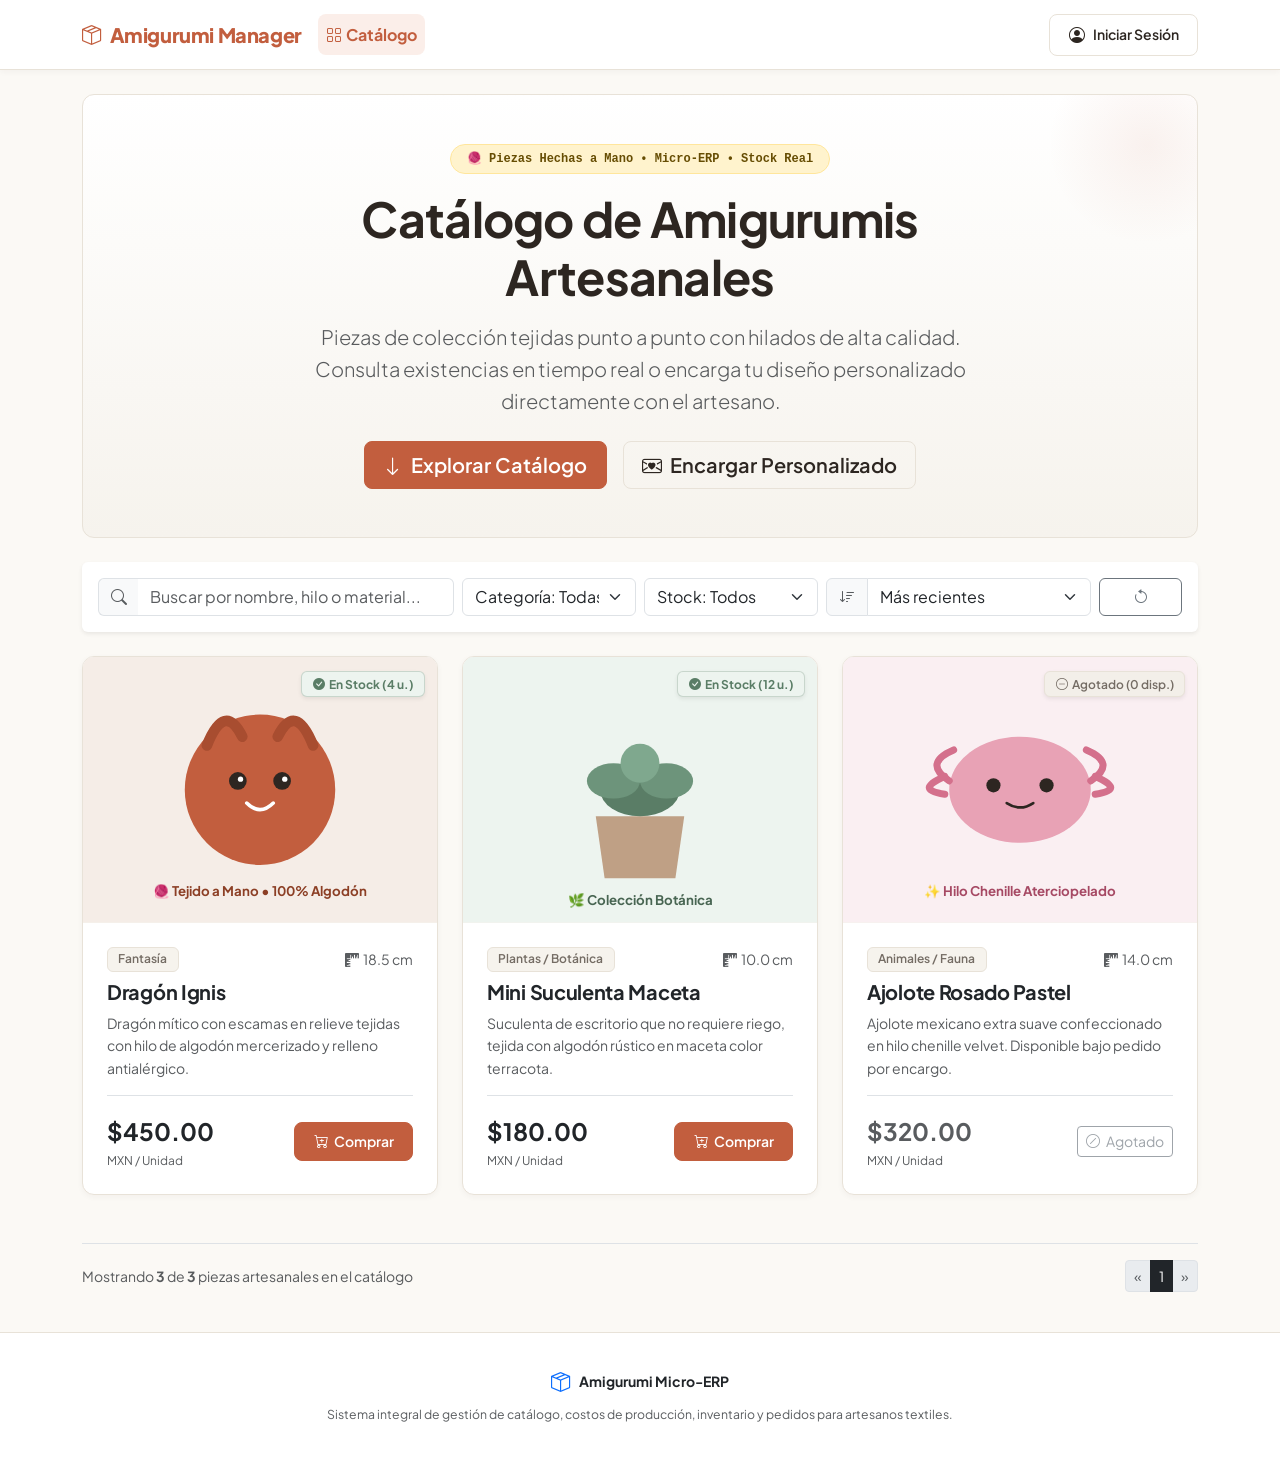
==== index.html @ ddda5c4f "feat: implement artisan management dashboard with product creation form, financial simulator, and co" ====
<!DOCTYPE html>
<html lang="es">
<head>
  <meta charset="UTF-8">
  <meta name="viewport" content="width=device-width, initial-scale=1.0">
  <title>Catálogo de Amigurumis Hechos a Mano | Amigurumi Manager</title>
  <meta name="description" content="Catálogo artesanal de piezas amigurumi tejidas a mano. Revisa existencias en tiempo real y solicita encargos personalizados.">
  
  <!-- Google Fonts: Plus Jakarta Sans -->
  <link rel="preconnect" href="https://fonts.googleapis.com">
  <link rel="preconnect" href="https://fonts.gstatic.com" crossorigin>
  <link href="https://fonts.googleapis.com/css2?family=Plus+Jakarta+Sans:wght@400;500;600;700;800&display=swap" rel="stylesheet">
  
  <!-- Bootstrap 5.3 CDN -->
  <link href="https://cdn.jsdelivr.net/npm/bootstrap@5.3.3/dist/css/bootstrap.min.css" rel="stylesheet">
  <!-- Bootstrap Icons CDN -->
  <link href="https://cdn.jsdelivr.net/npm/bootstrap-icons@1.11.3/font/bootstrap-icons.css" rel="stylesheet">
  <!-- Custom Artisan CSS -->
  <link href="css/styles.css" rel="stylesheet">
</head>
<body>

  <!-- ========================================================================= -->
  <!-- BARRA DE NAVEGACIÓN PÚBLICA (Shared Header)                                -->
  <!-- ========================================================================= -->
  <nav class="navbar navbar-expand-lg navbar-craft sticky-top">
    <div class="container-xl">
      <a class="navbar-brand" href="index.html">
        <i class="bi bi-box-seam"></i>
        <span>Amigurumi Manager</span>
      </a>
      
      <button class="navbar-toggler border-0 shadow-none" type="button" data-bs-toggle="collapse" data-bs-target="#navbarMain" aria-controls="navbarMain" aria-expanded="false" aria-label="Alternar navegación">
        <i class="bi bi-list fs-2 text-dark"></i>
      </button>

      <div class="collapse navbar-collapse" id="navbarMain">
        <ul class="navbar-nav me-auto mb-2 mb-lg-0">
          <li class="nav-item">
            <a class="nav-link active" href="index.html">
              <i class="bi bi-grid me-1"></i>Catálogo
            </a>
          </li>

          <!-- MENÚ DEL PANEL DEL ARTESANO (Oculto en modo público, se activa al iniciar sesión) -->
          <li class="nav-item dropdown d-none" id="navArtisanDropdown">
            <a class="nav-link dropdown-toggle fw-bold text-primary" href="#" role="button" data-bs-toggle="dropdown" aria-expanded="false">
              <i class="bi bi-tools me-1"></i>Panel del Artesano
            </a>
            <ul class="dropdown-menu shadow-sm border-0">
              <li>
                <a class="dropdown-item py-2" href="formulario.html">
                  <i class="bi bi-plus-circle text-success me-2"></i>Nuevo Amigurumi
                </a>
              </li>
              <li>
                <a class="dropdown-item py-2" href="pedidos.html">
                  <i class="bi bi-box-seam text-info me-2"></i>Gestión de Pedidos
                </a>
              </li>
              <li><hr class="dropdown-divider"></li>
              <li>
                <a class="dropdown-item py-2 text-muted" href="#">
                  <i class="bi bi-people me-2"></i>Gestión de Usuarios (Admin)
                </a>
              </li>
            </ul>
          </li>
        </ul>

        <!-- ACCIONES DE AUTENTICACIÓN -->
        <div class="d-flex align-items-center gap-2">
          <!-- Botón de Inicio de Sesión Público -->
          <button class="btn btn-craft-outline btn-sm d-flex align-items-center gap-2" id="btnNavLogin" data-bs-toggle="modal" data-bs-target="#loginModal">
            <i class="bi bi-person-circle fs-6"></i>
            <span>Iniciar Sesión</span>
          </button>

          <!-- Perfil Autenticado (Se muestra al activar sesión) -->
          <div class="d-none align-items-center gap-2" id="navUserBadge">
            <span class="badge bg-dark font-monospace py-2 px-3 border border-secondary">
              <i class="bi bi-person-badge text-warning me-1"></i>@admin (Artesano)
            </span>
            <button class="btn btn-outline-danger btn-sm btn-nav-logout" title="Cerrar Sesión">
              <i class="bi bi-box-arrow-right"></i>
            </button>
          </div>
        </div>
      </div>
    </div>
  </nav>

  <!-- ========================================================================= -->
  <!-- CONTENIDO PRINCIPAL: CATÁLOGO E INVENTARIO                                -->
  <!-- ========================================================================= -->
  <main class="py-4">
    <div class="container-xl">

      <!-- SECCIÓN HERO -->
      <section class="hero-craft p-4 p-md-5 mb-4 text-center">
        <div class="col-lg-8 mx-auto position-relative" style="z-index: 1;">
          <span class="badge bg-warning-subtle text-warning-emphasis border border-warning-subtle mb-3 px-3 py-2 rounded-pill font-monospace small">
            🧶 Piezas Hechas a Mano &bull; Micro-ERP &bull; Stock Real
          </span>
          <h1 class="display-5 fw-bold mb-3">Catálogo de Amigurumis Artesanales</h1>
          <p class="lead text-muted mb-4">
            Piezas de colección tejidas punto a punto con hilados de alta calidad. Consulta existencias en tiempo real o encarga tu diseño personalizado directamente con el artesano.
          </p>
          <div class="d-flex flex-wrap justify-content-center gap-3">
            <a href="#productCardGrid" class="btn btn-craft-primary btn-lg">
              <i class="bi bi-arrow-down me-1"></i> Explorar Catálogo
            </a>
            <button class="btn btn-craft-outline btn-lg" data-bs-toggle="modal" data-bs-target="#checkoutModal">
              <i class="bi bi-envelope-heart me-1"></i> Encargar Personalizado
            </button>
          </div>
        </div>
      </section>

      <!-- BARRA DE HERRAMIENTAS: BÚSQUEDA, FILTROS Y ORDENACIÓN -->
      <section class="card border-0 shadow-sm mb-4">
        <div class="card-body p-3">
          <div class="row g-2 align-items-center">
            
            <!-- Buscador por texto -->
            <div class="col-12 col-md-4">
              <div class="input-group">
                <span class="input-group-text bg-light border-end-0 text-muted">
                  <i class="bi bi-search"></i>
                </span>
                <input type="text" id="filterSearch" class="form-control border-start-0" placeholder="Buscar por nombre, hilo o material...">
              </div>
            </div>

            <!-- Filtro por Categoría -->
            <div class="col-6 col-md-2">
              <select id="filterCategory" class="form-select">
                <option value="all" selected>Categoría: Todas</option>
                <option value="Fantasía">Fantasía</option>
                <option value="Plantas / Botánica">Plantas / Botánica</option>
                <option value="Animales / Fauna">Animales / Fauna</option>
              </select>
            </div>

            <!-- Filtro por Stock -->
            <div class="col-6 col-md-2">
              <select id="filterStock" class="form-select">
                <option value="all" selected>Stock: Todos</option>
                <option value="in">En Stock (> 0)</option>
                <option value="out">Agotados (0)</option>
              </select>
            </div>

            <!-- Dropdown de Ordenación (Refinamiento Solicitado) -->
            <div class="col-8 col-md-3">
              <div class="input-group">
                <span class="input-group-text bg-light text-muted small"><i class="bi bi-sort-down"></i></span>
                <select id="filterSort" class="form-select">
                  <option value="recent" selected>Más recientes</option>
                  <option value="price-asc">Precio: menor a mayor</option>
                  <option value="price-desc">Precio: mayor a menor</option>
                </select>
              </div>
            </div>

            <!-- Botón Limpiar Filtros -->
            <div class="col-4 col-md-1 d-grid">
              <button type="button" id="btnClearFilters" class="btn btn-outline-secondary" title="Reiniciar Filtros">
                <i class="bi bi-arrow-counterclockwise"></i>
              </button>
            </div>

          </div>
        </div>
      </section>

      <!-- REJILLA RESPONSIVA DE PRODUCTOS (col-12, col-md-6, col-lg-4) -->
      <section class="row row-cols-1 row-cols-md-2 row-cols-lg-3 g-4 mb-5" id="productCardGrid">
        
        <!-- PRODUCTO 1: Dragón Ignis (En Stock) -->
        <article class="col product-grid-item" 
                 data-name="Dragón Ignis" 
                 data-material="Algodón Mercerizado" 
                 data-category="Fantasía" 
                 data-stock="4" 
                 data-price="450">
          <div class="card card-product h-100">
            <!-- Imagen Clicable (Refinamiento Solicitado) -->
            <a href="detalle.html?id=1" class="card-product-img-wrapper text-decoration-none">
              <div class="card-product-badge-float">
                <span class="badge badge-stock-in shadow-sm">
                  <i class="bi bi-check-circle-fill me-1"></i>En Stock (4 u.)
                </span>
              </div>
              <!-- Ilustración SVG del Amigurumi -->
              <svg viewBox="0 0 400 300" class="card-product-img" xmlns="http://www.w3.org/2000/svg">
                <rect width="400" height="300" fill="#f5ede7"/>
                <circle cx="200" cy="150" r="85" fill="#c25e3e"/>
                <path d="M140 100 Q160 50 180 90" stroke="#a84d30" stroke-width="12" fill="none" stroke-linecap="round"/>
                <path d="M260 100 Q240 50 220 90" stroke="#a84d30" stroke-width="12" fill="none" stroke-linecap="round"/>
                <circle cx="175" cy="140" r="10" fill="#2d2621"/>
                <circle cx="225" cy="140" r="10" fill="#2d2621"/>
                <circle cx="178" cy="138" r="3" fill="#ffffff"/>
                <circle cx="228" cy="138" r="3" fill="#ffffff"/>
                <path d="M185 165 Q200 180 215 165" stroke="#ffffff" stroke-width="4" fill="none" stroke-linecap="round"/>
                <text x="200" y="270" text-anchor="middle" font-family="'Plus Jakarta Sans', sans-serif" font-weight="700" fill="#8c3f25" font-size="15">🧶 Tejido a Mano &bull; 100% Algodón</text>
              </svg>
            </a>

            <div class="card-body d-flex flex-column p-4">
              <div class="d-flex justify-content-between align-items-center mb-2">
                <span class="badge badge-category">Fantasía</span>
                <small class="text-muted"><i class="bi bi-rulers me-1"></i>18.5 cm</small>
              </div>
              
              <!-- Título Clicable (Refinamiento Solicitado) -->
              <h5 class="card-title fw-bold mb-2">
                <a href="detalle.html?id=1" class="text-decoration-none text-dark hover-primary">
                  Dragón Ignis
                </a>
              </h5>

              <p class="card-text text-muted small flex-grow-1 mb-3">
                Dragón mítico con escamas en relieve tejidas con hilo de algodón mercerizado y relleno antialérgico.
              </p>

              <div class="pt-3 border-top d-flex justify-content-between align-items-center">
                <div>
                  <span class="fs-4 fw-bold text-dark">$450.00</span>
                  <small class="text-muted d-block" style="font-size: 0.75rem;">MXN / Unidad</small>
                </div>
                <!-- Botón de compra / checkout -->
                <button class="btn btn-craft-primary btn-sm" data-bs-toggle="modal" data-bs-target="#checkoutModal">
                  <i class="bi bi-cart-plus me-1"></i> Comprar
                </button>
              </div>
            </div>
          </div>
        </article>

        <!-- PRODUCTO 2: Mini Suculenta Maceta (En Stock) -->
        <article class="col product-grid-item" 
                 data-name="Mini Suculenta Maceta" 
                 data-material="Algodón Rústico" 
                 data-category="Plantas / Botánica" 
                 data-stock="12" 
                 data-price="180">
          <div class="card card-product h-100">
            <!-- Imagen Clicable -->
            <a href="detalle.html?id=2" class="card-product-img-wrapper text-decoration-none">
              <div class="card-product-badge-float">
                <span class="badge badge-stock-in shadow-sm">
                  <i class="bi bi-check-circle-fill me-1"></i>En Stock (12 u.)
                </span>
              </div>
              <svg viewBox="0 0 400 300" class="card-product-img" xmlns="http://www.w3.org/2000/svg">
                <rect width="400" height="300" fill="#edf4ef"/>
                <path d="M150 180 L160 250 L240 250 L250 180 Z" fill="#bfa085"/>
                <ellipse cx="200" cy="150" rx="45" ry="30" fill="#5a7d66"/>
                <ellipse cx="170" cy="140" rx="30" ry="20" fill="#6d947b"/>
                <ellipse cx="230" cy="140" rx="30" ry="20" fill="#6d947b"/>
                <circle cx="200" cy="120" r="22" fill="#7fa88e"/>
                <text x="200" y="280" text-anchor="middle" font-family="'Plus Jakarta Sans', sans-serif" font-weight="700" fill="#486552" font-size="15">🌿 Colección Botánica</text>
              </svg>
            </a>

            <div class="card-body d-flex flex-column p-4">
              <div class="d-flex justify-content-between align-items-center mb-2">
                <span class="badge badge-category">Plantas / Botánica</span>
                <small class="text-muted"><i class="bi bi-rulers me-1"></i>10.0 cm</small>
              </div>

              <!-- Título Clicable -->
              <h5 class="card-title fw-bold mb-2">
                <a href="detalle.html?id=2" class="text-decoration-none text-dark">
                  Mini Suculenta Maceta
                </a>
              </h5>

              <p class="card-text text-muted small flex-grow-1 mb-3">
                Suculenta de escritorio que no requiere riego, tejida con algodón rústico en maceta color terracota.
              </p>

              <div class="pt-3 border-top d-flex justify-content-between align-items-center">
                <div>
                  <span class="fs-4 fw-bold text-dark">$180.00</span>
                  <small class="text-muted d-block" style="font-size: 0.75rem;">MXN / Unidad</small>
                </div>
                <button class="btn btn-craft-primary btn-sm" data-bs-toggle="modal" data-bs-target="#checkoutModal">
                  <i class="bi bi-cart-plus me-1"></i> Comprar
                </button>
              </div>
            </div>
          </div>
        </article>

        <!-- PRODUCTO 3: Ajolote Rosado Pastel (Agotado - Stock === 0) -->
        <article class="col product-grid-item" 
                 data-name="Ajolote Rosado Pastel" 
                 data-material="Hilo Chenille Soft" 
                 data-category="Animales / Fauna" 
                 data-stock="0" 
                 data-price="320">
          <div class="card card-product h-100 opacity-90">
            <!-- Imagen Clicable -->
            <a href="detalle.html?id=3" class="card-product-img-wrapper text-decoration-none">
              <div class="card-product-badge-float">
                <!-- Badge Agotado (Refinamiento Solicitado) -->
                <span class="badge badge-stock-out shadow-sm">
                  <i class="bi bi-dash-circle me-1"></i>Agotado (0 disp.)
                </span>
              </div>
              <svg viewBox="0 0 400 300" class="card-product-img" xmlns="http://www.w3.org/2000/svg">
                <rect width="400" height="300" fill="#faeff2"/>
                <ellipse cx="200" cy="150" rx="80" ry="60" fill="#e8a2b5"/>
                <!-- Branquias -->
                <path d="M120 140 Q90 120 125 105" stroke="#d4708c" stroke-width="8" fill="none" stroke-linecap="round"/>
                <path d="M115 155 Q80 150 115 135" stroke="#d4708c" stroke-width="8" fill="none" stroke-linecap="round"/>
                <path d="M280 140 Q310 120 275 105" stroke="#d4708c" stroke-width="8" fill="none" stroke-linecap="round"/>
                <path d="M285 155 Q320 150 285 135" stroke="#d4708c" stroke-width="8" fill="none" stroke-linecap="round"/>
                <circle cx="170" cy="145" r="8" fill="#2d2621"/>
                <circle cx="230" cy="145" r="8" fill="#2d2621"/>
                <path d="M185 165 Q200 175 215 165" stroke="#2d2621" stroke-width="3" fill="none" stroke-linecap="round"/>
                <text x="200" y="270" text-anchor="middle" font-family="'Plus Jakarta Sans', sans-serif" font-weight="700" fill="#a64964" font-size="15">✨ Hilo Chenille Aterciopelado</text>
              </svg>
            </a>

            <div class="card-body d-flex flex-column p-4">
              <div class="d-flex justify-content-between align-items-center mb-2">
                <span class="badge badge-category">Animales / Fauna</span>
                <small class="text-muted"><i class="bi bi-rulers me-1"></i>14.0 cm</small>
              </div>

              <!-- Título Clicable -->
              <h5 class="card-title fw-bold mb-2">
                <a href="detalle.html?id=3" class="text-decoration-none text-dark">
                  Ajolote Rosado Pastel
                </a>
              </h5>

              <p class="card-text text-muted small flex-grow-1 mb-3">
                Ajolote mexicano extra suave confeccionado en hilo chenille velvet. Disponible bajo pedido por encargo.
              </p>

              <div class="pt-3 border-top d-flex justify-content-between align-items-center">
                <div>
                  <span class="fs-4 fw-bold text-muted">$320.00</span>
                  <small class="text-muted d-block" style="font-size: 0.75rem;">MXN / Unidad</small>
                </div>
                
                <!-- Botón Deshabilitado Agotado (Refinamiento Solicitado) -->
                <button class="btn btn-outline-secondary btn-sm" disabled title="Sin stock físico inmediato disponible">
                  <i class="bi bi-slash-circle me-1"></i> Agotado
                </button>
              </div>
            </div>
          </div>
        </article>

      </section>

      <!-- PAGINACIÓN / RESUMEN DE RESULTADOS -->
      <section class="d-flex flex-wrap justify-content-between align-items-center py-3 border-top">
        <span class="text-muted small">
          Mostrando <strong>3</strong> de <strong>3</strong> piezas artesanales en el catálogo
        </span>
        <nav aria-label="Navegación de catálogo">
          <ul class="pagination pagination-sm mb-0">
            <li class="page-item disabled"><a class="page-link" href="#">«</a></li>
            <li class="page-item active"><a class="page-link bg-dark border-dark" href="#">1</a></li>
            <li class="page-item disabled"><a class="page-link" href="#">»</a></li>
          </ul>
        </nav>
      </section>

    </div>
  </main>

  <!-- ========================================================================= -->
  <!-- MODAL: INICIO DE SESIÓN (NAVBAR MODAL)                                    -->
  <!-- ========================================================================= -->
  <div class="modal fade" id="loginModal" tabindex="-1" aria-labelledby="loginModalTitle" aria-hidden="true">
    <div class="modal-dialog modal-dialog-centered">
      <div class="modal-content border-0 shadow-lg" style="border-radius: var(--craft-radius);">
        <div class="modal-header border-bottom py-3" style="background-color: var(--craft-surface-muted);">
          <h5 class="modal-title fw-bold" id="loginModalTitle">
            <i class="bi bi-shield-lock me-2 text-primary"></i>Acceso al Sistema Amigurumi ERP
          </h5>
          <button type="button" class="btn-close" data-bs-dismiss="modal" aria-label="Cerrar"></button>
        </div>
        
        <form id="loginForm">
          <div class="modal-body p-4">
            <p class="text-muted small mb-3">
              Ingresa tus credenciales de artesano o administrador para gestionar inventario, pedidos y rentabilidad:
            </p>

            <!-- Inline Alert Placeholder (Refinamiento Solicitado) -->
            <div id="loginAlert" class="alert alert-danger d-none py-2 small" role="alert"></div>

            <div class="mb-3">
              <label for="loginUsername" class="form-label fw-bold small">Usuario (*)</label>
              <div class="input-group">
                <span class="input-group-text bg-light"><i class="bi bi-person"></i></span>
                <input type="text" class="form-control" id="loginUsername" placeholder="admin" value="admin" required autocomplete="username">
              </div>
            </div>

            <div class="mb-3">
              <label for="loginPassword" class="form-label fw-bold small">Contraseña (*)</label>
              <div class="input-group">
                <span class="input-group-text bg-light"><i class="bi bi-key"></i></span>
                <input type="password" class="form-control" id="loginPassword" placeholder="••••••••" value="admin123" required autocomplete="current-password">
              </div>
            </div>

            <div class="p-2 bg-light rounded small text-muted d-flex align-items-center gap-2">
              <i class="bi bi-info-circle text-primary"></i>
              <span>Credenciales por defecto: <strong>admin</strong> / <strong>admin123</strong></span>
            </div>
          </div>

          <div class="modal-footer border-top py-3" style="background-color: var(--craft-surface-muted);">
            <button type="button" class="btn btn-outline-secondary btn-sm" data-bs-dismiss="modal">Cancelar</button>
            <button type="submit" class="btn btn-craft-primary btn-sm" id="btnLoginSubmit">
              <i class="bi bi-box-arrow-in-right me-1"></i> Acceder al Panel
            </button>
          </div>
        </form>
      </div>
    </div>
  </div>

  <!-- ========================================================================= -->
  <!-- MODAL: CHECKOUT PÚBLICO DE CLIENTES (STEPPER QUANTITY BOUNDED BY STOCK)    -->
  <!-- ========================================================================= -->
  <div class="modal fade" id="checkoutModal" tabindex="-1" aria-labelledby="checkoutModalTitle" aria-hidden="true">
    <div class="modal-dialog modal-dialog-centered">
      <div class="modal-content border-0 shadow-lg" style="border-radius: var(--craft-radius);">
        <div class="modal-header border-bottom py-3" style="background-color: var(--craft-surface-muted);">
          <h5 class="modal-title fw-bold" id="checkoutModalTitle">
            <i class="bi bi-bag-heart me-2 text-primary"></i>Solicitud de Pedido / Compra
          </h5>
          <button type="button" class="btn-close" data-bs-dismiss="modal" aria-label="Cerrar"></button>
        </div>

        <form id="publicCheckoutForm" onsubmit="event.preventDefault(); alert('¡Pedido solicitado exitosamente! En Fase 4 se conectará con el backend /api/solicitar_pedido.php'); bootstrap.Modal.getInstance(document.getElementById('checkoutModal')).hide();">
          <!-- Datos Ocultos para Cálculo Seguro -->
          <input type="hidden" id="checkoutUnitPrice" value="450.00">
          <input type="hidden" id="checkoutStockMax" value="4">

          <div class="modal-body p-4">
            
            <!-- Resumen de Producto Seleccionado -->
            <div class="p-3 mb-3 border rounded d-flex justify-content-between align-items-center" style="background-color: var(--craft-surface-muted);">
              <div>
                <strong class="d-block text-dark">Dragón Ignis</strong>
                <span class="text-muted small">Precio Unitario: $450.00 MXN</span>
              </div>
              <span class="badge badge-stock-in">
                Stock: 4 disp.
              </span>
            </div>

            <!-- Nombre Completo del Cliente -->
            <div class="mb-3">
              <label for="clienteNombre" class="form-label fw-bold small">Nombre Completo del Cliente (*)</label>
              <input type="text" class="form-control" id="clienteNombre" placeholder="Ej. Mariana Gómez" value="Mariana Gómez" required>
            </div>

            <!-- Cantidad con Stepper [-] [ 1 ] [+] (Refinamiento Solicitado) -->
            <div class="row g-3 mb-3">
              <div class="col-6">
                <label class="form-label fw-bold small d-block">Cantidad de Unidades (*)</label>
                <div class="qty-stepper">
                  <button type="button" id="btnCheckoutDec" aria-label="Disminuir cantidad">-</button>
                  <input type="text" id="inputCheckoutQty" value="1" readonly>
                  <button type="button" id="btnCheckoutInc" aria-label="Aumentar cantidad">+</button>
                </div>
                <small class="text-muted d-block mt-1" style="font-size: 0.72rem;">Máx: 4 unidades en inventario</small>
              </div>

              <!-- Fecha Deseada de Entrega -->
              <div class="col-6">
                <label for="fechaEntrega" class="form-label fw-bold small">Fecha Deseada</label>
                <input type="date" class="form-control" id="fechaEntrega" value="2026-09-25">
              </div>
            </div>

            <!-- Notas / Personalizaciones Especiales -->
            <div class="mb-3">
              <label for="notasPedido" class="form-label fw-bold small">Notas o Detalles de Personalización</label>
              <textarea class="form-control" id="notasPedido" rows="2" placeholder="Ej. Color de listón para regalo, combinación de colores...">Empaque especial para regalo con tarjeta.</textarea>
            </div>

            <!-- Total Dinámico Calculado en Tiempo Real -->
            <div class="p-3 border rounded bg-white shadow-sm">
              <div class="d-flex justify-content-between align-items-center">
                <span class="text-muted fw-bold">Total a Pagar:</span>
                <span class="fs-4 fw-bold text-dark" id="checkoutTotalDisplay">$450.00 MXN</span>
              </div>
              <div class="small text-muted mt-1">
                <i class="bi bi-shield-check text-success me-1"></i>El precio final se calcula en el servidor con base en la tarifa oficial.
              </div>
            </div>

          </div>

          <div class="modal-footer border-top py-3" style="background-color: var(--craft-surface-muted);">
            <button type="button" class="btn btn-outline-secondary btn-sm" data-bs-dismiss="modal">Cancelar</button>
            <button type="submit" class="btn btn-craft-primary btn-sm">
              <i class="bi bi-check2-circle me-1"></i> Confirmar Encargo
            </button>
          </div>
        </form>
      </div>
    </div>
  </div>

  <!-- FOOTER -->
  <footer class="footer-craft mt-auto">
    <div class="container-xl text-center">
      <div class="d-flex justify-content-center align-items-center gap-2 mb-2">
        <i class="bi bi-box-seam text-primary fs-5"></i>
        <strong class="text-dark">Amigurumi Micro-ERP</strong>
      </div>
      <p class="mb-0 text-muted small">
        Sistema integral de gestión de catálogo, costos de producción, inventario y pedidos para artesanos textiles.
      </p>
    </div>
  </footer>

  <!-- Bootstrap 5.3 Bundle JS -->
  <script src="https://cdn.jsdelivr.net/npm/bootstrap@5.3.3/dist/js/bootstrap.bundle.min.js"></script>
  <!-- Frontend UI Script -->
  <script src="js/app.js"></script>
</body>
</html>
---- css/styles.css ----
/* ==========================================================================
   AMIGURUMI MICRO-ERP & CATALOG - DESIGN SYSTEM
   Warm, Crafted Artisan Aesthetic
   Palette: Terracotta, Warm Cream, Sage Green, Linen, Dark Espresso
   ========================================================================== */

:root {
  /* Warm Earthy Artisan Palette */
  --craft-primary: #c25e3e;          /* Warm Terracotta Clay */
  --craft-primary-hover: #a84d30;
  --craft-primary-subtle: #fbeee9;
  --craft-secondary: #5a7d66;        /* Sage Green */
  --craft-secondary-hover: #486552;
  --craft-secondary-subtle: #edf4ef;
  
  --craft-bg: #fbf9f5;               /* Soft Linen / Warm Cream */
  --craft-surface: #ffffff;
  --craft-surface-muted: #f6f3ed;
  --craft-border: #e8e2d8;
  --craft-border-light: #f0ebe2;

  --craft-text-main: #2d2621;        /* Dark Espresso Charcoal */
  --craft-text-muted: #746c64;
  --craft-text-light: #9d948a;

  --craft-accent-gold: #c98838;
  --craft-accent-rose: #b8627d;
  
  /* Shadows */
  --craft-shadow-sm: 0 2px 6px rgba(45, 38, 33, 0.04);
  --craft-shadow-md: 0 6px 18px rgba(45, 38, 33, 0.07);
  --craft-shadow-lg: 0 12px 30px rgba(45, 38, 33, 0.1);
  --craft-radius: 12px;
  --craft-radius-sm: 8px;
}

/* Base Document Styles */
body {
  background-color: var(--craft-bg);
  color: var(--craft-text-main);
  font-family: 'Plus Jakarta Sans', -apple-system, BlinkMacSystemFont, "Segoe UI", Roboto, Helvetica, Arial, sans-serif;
  line-height: 1.6;
  min-height: 100vh;
  display: flex;
  flex-direction: column;
}

main {
  flex: 1 0 auto;
}

/* Typography Enhancements */
h1, h2, h3, h4, h5, h6 {
  color: var(--craft-text-main);
  font-weight: 700;
  letter-spacing: -0.015em;
}

/* Artisan Navigation Bar */
.navbar-craft {
  background-color: var(--craft-surface);
  border-bottom: 1px solid var(--craft-border);
  box-shadow: var(--craft-shadow-sm);
  padding: 0.85rem 1rem;
}

.navbar-craft .navbar-brand {
  font-weight: 800;
  font-size: 1.25rem;
  color: var(--craft-primary);
  display: flex;
  align-items: center;
  gap: 0.5rem;
  letter-spacing: -0.02em;
}

.navbar-craft .navbar-brand:hover {
  color: var(--craft-primary-hover);
}

.navbar-craft .nav-link {
  color: var(--craft-text-muted);
  font-weight: 600;
  padding: 0.5rem 1rem;
  border-radius: var(--craft-radius-sm);
  transition: all 0.2s ease;
}

.navbar-craft .nav-link:hover {
  color: var(--craft-primary);
  background-color: var(--craft-primary-subtle);
}

.navbar-craft .nav-link.active {
  color: var(--craft-primary);
  font-weight: 700;
  background-color: var(--craft-primary-subtle);
}

/* Artisan Administration Top Bar */
.artisan-panel-banner {
  background: linear-gradient(135deg, #2b2420 0%, #3e332c 100%);
  color: #f7f4ef;
  border-radius: var(--craft-radius);
  box-shadow: var(--craft-shadow-md);
  border-left: 4px solid var(--craft-accent-gold);
}

.artisan-panel-banner .btn-panel-action {
  background-color: rgba(255, 255, 255, 0.12);
  color: #ffffff;
  border: 1px solid rgba(255, 255, 255, 0.2);
  transition: all 0.2s ease;
}

.artisan-panel-banner .btn-panel-action:hover {
  background-color: rgba(255, 255, 255, 0.25);
  color: #ffffff;
  transform: translateY(-1px);
}

.artisan-panel-banner .btn-panel-action.active {
  background-color: #ffffff;
  color: #2b2420;
  font-weight: 700;
  border-color: #ffffff;
}

/* Hero Section */
.hero-craft {
  background: linear-gradient(180deg, #ffffff 0%, var(--craft-surface-muted) 100%);
  border: 1px solid var(--craft-border);
  border-radius: var(--craft-radius);
  position: relative;
  overflow: hidden;
}

.hero-craft::before {
  content: "";
  position: absolute;
  top: -50px;
  right: -50px;
  width: 200px;
  height: 200px;
  background: radial-gradient(circle, rgba(194, 94, 62, 0.08) 0%, transparent 70%);
  border-radius: 50%;
}

/* Product Cards */
.card-product {
  background: var(--craft-surface);
  border: 1px solid var(--craft-border);
  border-radius: var(--craft-radius);
  transition: transform 0.25s cubic-bezier(0.16, 1, 0.3, 1), box-shadow 0.25s ease;
  overflow: hidden;
  box-shadow: var(--craft-shadow-sm);
  display: flex;
  flex-direction: column;
}

.card-product:hover {
  transform: translateY(-4px);
  box-shadow: var(--craft-shadow-md);
  border-color: #d8cebf;
}

.card-product-img-wrapper {
  position: relative;
  width: 100%;
  aspect-ratio: 4 / 3;
  background-color: var(--craft-surface-muted);
  overflow: hidden;
  display: flex;
  align-items: center;
  justify-content: center;
}

.card-product-img {
  width: 100%;
  height: 100%;
  object-fit: cover;
  transition: transform 0.4s ease;
}

.card-product:hover .card-product-img {
  transform: scale(1.04);
}

.card-product-badge-float {
  position: absolute;
  top: 12px;
  right: 12px;
  z-index: 2;
}

/* Artisan Custom Badges */
.badge-category {
  background-color: var(--craft-surface-muted);
  color: var(--craft-text-muted);
  font-weight: 600;
  border: 1px solid var(--craft-border);
  border-radius: 6px;
  padding: 0.35rem 0.65rem;
  font-size: 0.75rem;
}

.badge-stock-in {
  background-color: var(--craft-secondary-subtle);
  color: var(--craft-secondary);
  border: 1px solid rgba(90, 125, 102, 0.25);
  font-weight: 700;
  padding: 0.35rem 0.65rem;
  border-radius: 6px;
}

.badge-stock-out {
  background-color: #f3efe9;
  color: var(--craft-text-muted);
  border: 1px solid var(--craft-border);
  font-weight: 600;
  padding: 0.35rem 0.65rem;
  border-radius: 6px;
}

/* Custom Buttons */
.btn-craft-primary {
  background-color: var(--craft-primary);
  border-color: var(--craft-primary);
  color: #ffffff;
  font-weight: 600;
  border-radius: var(--craft-radius-sm);
  padding: 0.5rem 1.15rem;
  transition: all 0.2s ease;
}

.btn-craft-primary:hover, .btn-craft-primary:focus {
  background-color: var(--craft-primary-hover);
  border-color: var(--craft-primary-hover);
  color: #ffffff;
  box-shadow: 0 4px 12px rgba(194, 94, 62, 0.25);
}

.btn-craft-outline {
  background-color: transparent;
  border: 1.5px solid var(--craft-border);
  color: var(--craft-text-main);
  font-weight: 600;
  border-radius: var(--craft-radius-sm);
  padding: 0.5rem 1.15rem;
  transition: all 0.2s ease;
}

.btn-craft-outline:hover {
  background-color: var(--craft-surface-muted);
  border-color: var(--craft-text-muted);
  color: var(--craft-text-main);
}

/* Artisan Guarantee Block on Detail View */
.artisan-guarantee-block {
  background-color: var(--craft-surface-muted);
  border: 1px solid var(--craft-border);
  border-radius: var(--craft-radius-sm);
  padding: 0.85rem 1rem;
}

.guarantee-item {
  display: flex;
  align-items: center;
  gap: 0.5rem;
  font-size: 0.825rem;
  color: var(--craft-text-muted);
}

.guarantee-item i {
  color: var(--craft-secondary);
  font-size: 1.1rem;
}

/* Quantity Stepper Control in Checkout Modal */
.qty-stepper {
  display: inline-flex;
  align-items: center;
  border: 1.5px solid var(--craft-border);
  border-radius: var(--craft-radius-sm);
  background: var(--craft-surface);
  overflow: hidden;
}

.qty-stepper button {
  width: 42px;
  height: 42px;
  background: transparent;
  border: none;
  font-weight: bold;
  color: var(--craft-text-main);
  transition: background-color 0.15s ease;
  display: flex;
  align-items: center;
  justify-content: center;
}

.qty-stepper button:hover:not(:disabled) {
  background-color: var(--craft-surface-muted);
}

.qty-stepper button:disabled {
  opacity: 0.4;
  cursor: not-allowed;
}

.qty-stepper input {
  width: 50px;
  height: 42px;
  border: none;
  text-align: center;
  font-weight: 700;
  color: var(--craft-text-main);
  background: transparent;
  outline: none;
}

/* Drag & Drop File Upload Box */
.upload-dropzone {
  border: 2px dashed var(--craft-border);
  background-color: var(--craft-surface-muted);
  border-radius: var(--craft-radius);
  padding: 2rem 1.5rem;
  text-align: center;
  cursor: pointer;
  transition: all 0.2s ease;
}

.upload-dropzone:hover, .upload-dropzone.dragover {
  border-color: var(--craft-primary);
  background-color: var(--craft-primary-subtle);
}

/* Sticky Margin Calculator Card */
.sticky-margin-card {
  position: sticky;
  top: 5rem;
  background: var(--craft-surface);
  border: 1px solid var(--craft-border);
  border-radius: var(--craft-radius);
  box-shadow: var(--craft-shadow-md);
}

.margin-feedback-pill {
  padding: 0.4rem 0.8rem;
  border-radius: 6px;
  font-size: 0.8rem;
  font-weight: 700;
  display: flex;
  align-items: center;
  gap: 0.35rem;
}

/* Order Management Table */
.table-craft {
  border-collapse: separate;
  border-spacing: 0;
}

.table-craft thead th {
  background-color: var(--craft-surface-muted);
  color: var(--craft-text-muted);
  font-size: 0.75rem;
  text-transform: uppercase;
  font-weight: 700;
  letter-spacing: 0.05em;
  border-bottom: 1px solid var(--craft-border);
  padding: 0.85rem 1rem;
}

.table-craft tbody td {
  padding: 1rem;
  border-bottom: 1px solid var(--craft-border-light);
  vertical-align: middle;
}

.table-craft tbody tr:hover td {
  background-color: #faf7f2;
}

/* Status Badges for Orders */
.badge-order-pendiente {
  background-color: #fff4e5;
  color: #b56c00;
  border: 1px solid #fed8a5;
  font-weight: 700;
}

.badge-order-proceso {
  background-color: #e8f4fd;
  color: #0b69a3;
  border: 1px solid #bce1fa;
  font-weight: 700;
}

.badge-order-entregado {
  background-color: #edf7ed;
  color: #1e7e34;
  border: 1px solid #c3e6cb;
  font-weight: 700;
}

.badge-order-cancelado {
  background-color: #fbeae9;
  color: #b82a20;
  border: 1px solid #f5c2be;
  font-weight: 700;
}

/* Footer */
.footer-craft {
  background-color: var(--craft-surface);
  border-top: 1px solid var(--craft-border);
  padding: 2rem 0;
  color: var(--craft-text-muted);
  font-size: 0.875rem;
}
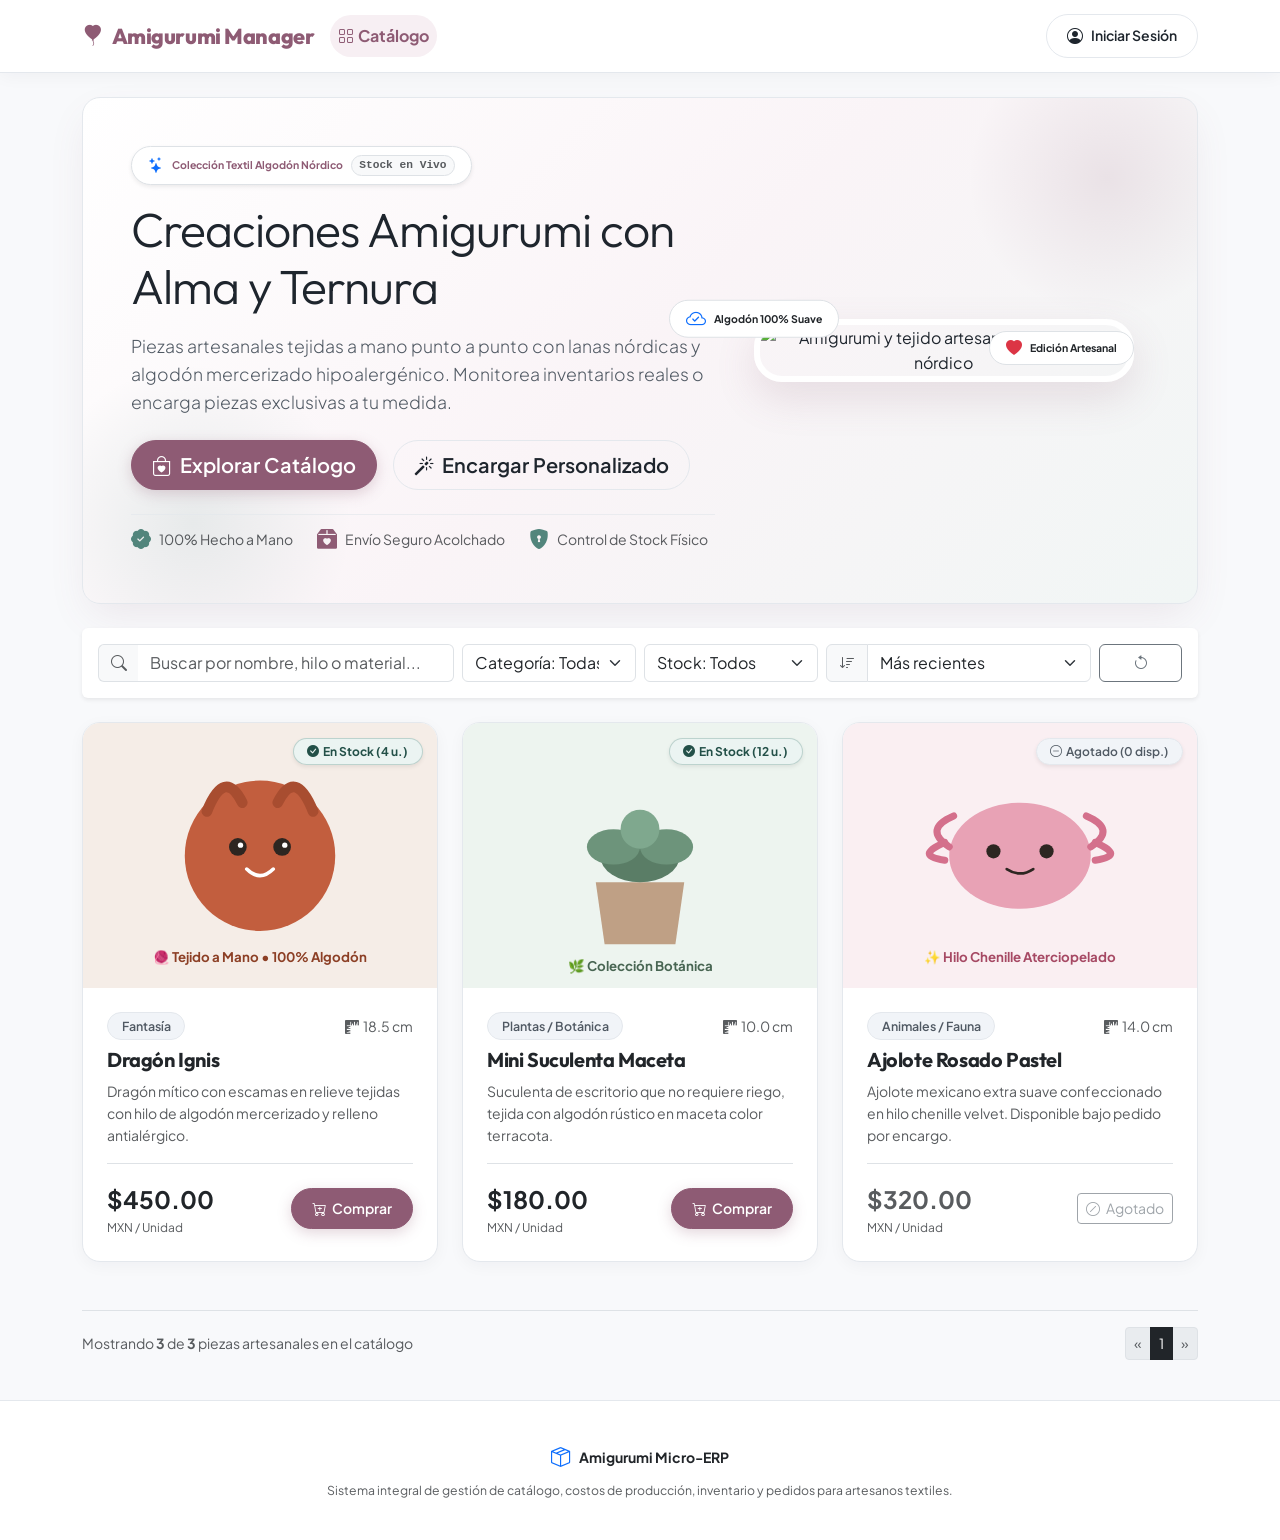
==== commit 5061c7cc: "feat: migrate design system to Algodón Nórdico theme with updated palette, typography, and cloud ani" ====
--- a/index.html
+++ b/index.html
@@ -6,16 +6,16 @@
   <title>Catálogo de Amigurumis Hechos a Mano | Amigurumi Manager</title>
   <meta name="description" content="Catálogo artesanal de piezas amigurumi tejidas a mano. Revisa existencias en tiempo real y solicita encargos personalizados.">
   
-  <!-- Google Fonts: Plus Jakarta Sans -->
+  <!-- Google Fonts: Outfit & Plus Jakarta Sans (Propuesta B: Algodón Nórdico) -->
   <link rel="preconnect" href="https://fonts.googleapis.com">
   <link rel="preconnect" href="https://fonts.gstatic.com" crossorigin>
-  <link href="https://fonts.googleapis.com/css2?family=Plus+Jakarta+Sans:wght@400;500;600;700;800&display=swap" rel="stylesheet">
+  <link href="https://fonts.googleapis.com/css2?family=Outfit:wght@500;600;700;800&family=Plus+Jakarta+Sans:wght@400;500;600;700&display=swap" rel="stylesheet">
   
   <!-- Bootstrap 5.3 CDN -->
   <link href="https://cdn.jsdelivr.net/npm/bootstrap@5.3.3/dist/css/bootstrap.min.css" rel="stylesheet">
   <!-- Bootstrap Icons CDN -->
   <link href="https://cdn.jsdelivr.net/npm/bootstrap-icons@1.11.3/font/bootstrap-icons.css" rel="stylesheet">
-  <!-- Custom Artisan CSS -->
+  <!-- Custom Artisan CSS (Algodón Nórdico) -->
   <link href="css/styles.css" rel="stylesheet">
 </head>
 <body>
@@ -26,7 +26,7 @@
   <nav class="navbar navbar-expand-lg navbar-craft sticky-top">
     <div class="container-xl">
       <a class="navbar-brand" href="index.html">
-        <i class="bi bi-box-seam"></i>
+        <span class="brand-icon"><i class="bi bi-balloon-heart-fill"></i></span>
         <span>Amigurumi Manager</span>
       </a>
       
@@ -47,7 +47,7 @@
             <a class="nav-link dropdown-toggle fw-bold text-primary" href="#" role="button" data-bs-toggle="dropdown" aria-expanded="false">
               <i class="bi bi-tools me-1"></i>Panel del Artesano
             </a>
-            <ul class="dropdown-menu shadow-sm border-0">
+            <ul class="dropdown-menu shadow-sm border-0" style="border-radius: var(--craft-radius-sm);">
               <li>
                 <a class="dropdown-item py-2" href="formulario.html">
                   <i class="bi bi-plus-circle text-success me-2"></i>Nuevo Amigurumi
@@ -78,10 +78,10 @@
 
           <!-- Perfil Autenticado (Se muestra al activar sesión) -->
           <div class="d-none align-items-center gap-2" id="navUserBadge">
-            <span class="badge bg-dark font-monospace py-2 px-3 border border-secondary">
+            <span class="badge bg-dark font-monospace py-2 px-3 border border-secondary" style="border-radius: var(--craft-radius-pill);">
               <i class="bi bi-person-badge text-warning me-1"></i>@admin (Artesano)
             </span>
-            <button class="btn btn-outline-danger btn-sm btn-nav-logout" title="Cerrar Sesión">
+            <button class="btn btn-outline-danger btn-sm btn-nav-logout" title="Cerrar Sesión" style="border-radius: var(--craft-radius-pill);">
               <i class="bi bi-box-arrow-right"></i>
             </button>
           </div>
@@ -96,24 +96,81 @@
   <main class="py-4">
     <div class="container-xl">
 
-      <!-- SECCIÓN HERO -->
-      <section class="hero-craft p-4 p-md-5 mb-4 text-center">
-        <div class="col-lg-8 mx-auto position-relative" style="z-index: 1;">
-          <span class="badge bg-warning-subtle text-warning-emphasis border border-warning-subtle mb-3 px-3 py-2 rounded-pill font-monospace small">
-            🧶 Piezas Hechas a Mano &bull; Micro-ERP &bull; Stock Real
-          </span>
-          <h1 class="display-5 fw-bold mb-3">Catálogo de Amigurumis Artesanales</h1>
-          <p class="lead text-muted mb-4">
-            Piezas de colección tejidas punto a punto con hilados de alta calidad. Consulta existencias en tiempo real o encarga tu diseño personalizado directamente con el artesano.
-          </p>
-          <div class="d-flex flex-wrap justify-content-center gap-3">
-            <a href="#productCardGrid" class="btn btn-craft-primary btn-lg">
-              <i class="bi bi-arrow-down me-1"></i> Explorar Catálogo
-            </a>
-            <button class="btn btn-craft-outline btn-lg" data-bs-toggle="modal" data-bs-target="#checkoutModal">
-              <i class="bi bi-envelope-heart me-1"></i> Encargar Personalizado
-            </button>
-          </div>
+      <!-- SECCIÓN HERO: Algodón Nórdico Cloud Banner -->
+      <section class="hero-cloud p-4 p-md-5 mb-4 position-relative">
+        <div class="row align-items-center g-4 position-relative" style="z-index: 1;">
+          
+          <!-- Columna Texto y Acciones -->
+          <div class="col-lg-7 text-center text-lg-start">
+            <div class="d-inline-flex align-items-center gap-2 badge bg-white text-dark shadow-sm border mb-3 px-3 py-2" style="border-radius: var(--craft-radius-pill);">
+              <span class="text-primary fs-6"><i class="bi bi-stars"></i></span>
+              <span class="fw-bold small" style="color: var(--craft-primary);">Colección Textil Algodón Nórdico</span>
+              <span class="badge bg-light text-muted font-monospace border" style="border-radius: var(--craft-radius-pill); font-size: 0.7rem;">Stock en Vivo</span>
+            </div>
+            
+            <h1 class="display-5 fw-extrabold mb-3" style="color: var(--craft-text-main);">
+              Creaciones Amigurumi con Alma y Ternura
+            </h1>
+            
+            <p class="lead mb-4" style="color: var(--craft-text-muted); font-size: 1.1rem;">
+              Piezas artesanales tejidas a mano punto a punto con lanas nórdicas y algodón mercerizado hipoalergénico. Monitorea inventarios reales o encarga piezas exclusivas a tu medida.
+            </p>
+            
+            <div class="d-flex flex-wrap justify-content-center justify-content-lg-start gap-3">
+              <a href="#productCardGrid" class="btn btn-craft-primary btn-lg d-inline-flex align-items-center gap-2">
+                <i class="bi bi-bag-heart"></i>
+                <span>Explorar Catálogo</span>
+              </a>
+              <button class="btn btn-craft-outline btn-lg d-inline-flex align-items-center gap-2" data-bs-toggle="modal" data-bs-target="#checkoutModal">
+                <i class="bi bi-magic"></i>
+                <span>Encargar Personalizado</span>
+              </button>
+            </div>
+
+            <!-- Micro-indicadores de Confianza -->
+            <div class="d-flex flex-wrap justify-content-center justify-content-lg-start gap-4 mt-4 pt-2 border-top" style="border-color: rgba(228, 232, 237, 0.7) !important;">
+              <div class="d-flex align-items-center gap-2 text-muted small">
+                <i class="bi bi-patch-check-fill fs-5" style="color: var(--craft-secondary);"></i>
+                <span>100% Hecho a Mano</span>
+              </div>
+              <div class="d-flex align-items-center gap-2 text-muted small">
+                <i class="bi bi-box2-heart-fill fs-5" style="color: var(--craft-primary);"></i>
+                <span>Envío Seguro Acolchado</span>
+              </div>
+              <div class="d-flex align-items-center gap-2 text-muted small">
+                <i class="bi bi-shield-lock-fill fs-5" style="color: var(--craft-secondary);"></i>
+                <span>Control de Stock Físico</span>
+              </div>
+            </div>
+          </div>
+
+          <!-- Columna Imagen / Ilustración Artesanal Decorativa con Nube Flotante -->
+          <div class="col-lg-5 text-center position-relative">
+            <div class="position-relative d-inline-block">
+              <!-- Elemento decorativo flotante 1 (Nube) -->
+              <div class="position-absolute top-0 start-0 translate-middle anim-float-slow d-none d-sm-block" style="z-index: 3;">
+                <span class="badge bg-white shadow-md border px-3 py-2 text-dark d-inline-flex align-items-center gap-2" style="border-radius: var(--craft-radius-pill);">
+                  <i class="bi bi-cloud-check text-primary fs-5"></i>
+                  <span class="small fw-bold">Algodón 100% Suave</span>
+                </span>
+              </div>
+
+              <!-- Elemento decorativo flotante 2 (Hilaza) -->
+              <div class="position-absolute bottom-0 end-0 translate-middle-y anim-float-gentle d-none d-sm-block" style="z-index: 3;">
+                <span class="badge bg-white shadow-md border px-3 py-2 text-dark d-inline-flex align-items-center gap-2" style="border-radius: var(--craft-radius-pill);">
+                  <i class="bi bi-heart-fill text-danger fs-6"></i>
+                  <span class="small fw-bold">Edición Artesanal</span>
+                </span>
+              </div>
+
+              <!-- Fotografía Artesanal con Borde Suave Nube -->
+              <img src="https://images.unsplash.com/photo-1584992236310-6edddc08acff?auto=format&fit=crop&w=700&q=80" 
+                   alt="Amigurumi y tejido artesanal de algodón nórdico" 
+                   class="hero-craft-img-badge img-fluid anim-pulse-glow"
+                   loading="lazy">
+            </div>
+          </div>
+
         </div>
       </section>
 
@@ -462,6 +519,16 @@
               </span>
             </div>
 
+            <!-- Lead Time Notice [QW-2] -->
+            <div class="lead-time-notice mb-3">
+              <div class="d-flex align-items-center gap-2">
+                <i class="bi bi-clock-history text-primary fs-5"></i>
+                <div class="small">
+                  <strong>Tiempo de Confección:</strong> Los encargos personalizados o sin existencias requieren de 5 a 7 días hábiles de tejido artesanal dedicado.
+                </div>
+              </div>
+            </div>
+
             <!-- Nombre Completo del Cliente -->
             <div class="mb-3">
               <label for="clienteNombre" class="form-label fw-bold small">Nombre Completo del Cliente (*)</label>
--- a/css/styles.css
+++ b/css/styles.css
@@ -1,44 +1,55 @@
 /* ==========================================================================
    AMIGURUMI MICRO-ERP & CATALOG - DESIGN SYSTEM
-   Warm, Crafted Artisan Aesthetic
-   Palette: Terracotta, Warm Cream, Sage Green, Linen, Dark Espresso
+   Proposal B: "Algodón Nórdico" (Scandinavian Minimalist & Soft Wool)
+   Palette: Dusty Heather Plum, Nordic Spruce, Nordic Honey, Alabaster Porcelain
+   Aesthetics: Cloud Soft, Dreamy Animations, Pill Geometry & Airy Layout
    ========================================================================== */
 
 :root {
-  /* Warm Earthy Artisan Palette */
-  --craft-primary: #c25e3e;          /* Warm Terracotta Clay */
-  --craft-primary-hover: #a84d30;
-  --craft-primary-subtle: #fbeee9;
-  --craft-secondary: #5a7d66;        /* Sage Green */
-  --craft-secondary-hover: #486552;
-  --craft-secondary-subtle: #edf4ef;
+  /* Scandinavian Powdery Craft Palette (Proposal B) */
+  --craft-primary: #8E5B74;          /* Dusty Heather Plum (Brand & Primary CTA) */
+  --craft-primary-hover: #75475E;    /* Deep Plum */
+  --craft-primary-subtle: #F7EFF3;   /* Lavender Milk */
   
-  --craft-bg: #fbf9f5;               /* Soft Linen / Warm Cream */
-  --craft-surface: #ffffff;
-  --craft-surface-muted: #f6f3ed;
-  --craft-border: #e8e2d8;
-  --craft-border-light: #f0ebe2;
-
-  --craft-text-main: #2d2621;        /* Dark Espresso Charcoal */
-  --craft-text-muted: #746c64;
-  --craft-text-light: #9d948a;
-
-  --craft-accent-gold: #c98838;
-  --craft-accent-rose: #b8627d;
+  --craft-secondary: #52857C;        /* Nordic Spruce / Frost Teal */
+  --craft-secondary-hover: #406B63;  /* Deep Spruce */
+  --craft-secondary-subtle: #EBF4F2; /* Glacier Mist */
+  --craft-secondary-text: #235048;   /* Dark Spruce (WCAG AAA/AA 6.2:1 contrast against #EBF4F2) */
+
+  --craft-accent-gold: #D99C52;      /* Nordic Honey (Warning & Alerts) */
+  --craft-accent-gold-subtle: #FDF5EB;
+  --craft-accent-rose: #C6788F;      /* Soft Heather Rose */
+
+  --craft-bg: #F8F9FB;               /* Alabaster Porcelain Canvas */
+  --craft-surface: #FFFFFF;          /* Crisp White Surface */
+  --craft-surface-muted: #F1F4F8;    /* Soft Frost Porcelain Tint */
+  --craft-border: #E4E8ED;          /* Crisp Frost Border */
+  --craft-border-light: #EEF2F6;
+
+  --craft-text-main: #1E252D;        /* Nordic Midnight Slate */
+  --craft-text-muted: #505963;       /* Granite Muted */
+  --craft-text-light: #87929E;       /* Cool Cashmere */
+
+  /* Cloud Elevation & Pill Radiuses */
+  --craft-radius: 18px;              /* Ultra-soft rounded corners */
+  --craft-radius-sm: 10px;
+  --craft-radius-pill: 50px;         /* Smooth pill tags */
   
-  /* Shadows */
-  --craft-shadow-sm: 0 2px 6px rgba(45, 38, 33, 0.04);
-  --craft-shadow-md: 0 6px 18px rgba(45, 38, 33, 0.07);
-  --craft-shadow-lg: 0 12px 30px rgba(45, 38, 33, 0.1);
-  --craft-radius: 12px;
-  --craft-radius-sm: 8px;
+  --craft-shadow-sm: 0 4px 16px rgba(30, 37, 45, 0.04);
+  --craft-shadow-md: 0 8px 24px rgba(30, 37, 45, 0.06);
+  --craft-shadow-lg: 0 14px 36px rgba(30, 37, 45, 0.09);
+  --craft-shadow-cloud: 0 16px 42px -8px rgba(142, 91, 116, 0.12);
+
+  /* Typography Pairings */
+  --craft-font-display: 'Outfit', sans-serif;
+  --craft-font-body: 'Plus Jakarta Sans', -apple-system, BlinkMacSystemFont, "Segoe UI", Roboto, sans-serif;
 }
 
 /* Base Document Styles */
 body {
   background-color: var(--craft-bg);
   color: var(--craft-text-main);
-  font-family: 'Plus Jakarta Sans', -apple-system, BlinkMacSystemFont, "Segoe UI", Roboto, Helvetica, Arial, sans-serif;
+  font-family: var(--craft-font-body);
   line-height: 1.6;
   min-height: 100vh;
   display: flex;
@@ -50,28 +61,63 @@
 }
 
 /* Typography Enhancements */
-h1, h2, h3, h4, h5, h6 {
+h1, h2, h3, h4, h5, h6, .font-display {
+  font-family: var(--craft-font-display);
   color: var(--craft-text-main);
   font-weight: 700;
-  letter-spacing: -0.015em;
+  letter-spacing: -0.02em;
+}
+
+/* Cloud Keyframe Animations */
+@keyframes floatSoft {
+  0% { transform: translateY(0px) rotate(0deg); }
+  50% { transform: translateY(-7px) rotate(1.5deg); }
+  100% { transform: translateY(0px) rotate(0deg); }
+}
+
+@keyframes floatGentle {
+  0% { transform: translateY(0px); }
+  50% { transform: translateY(-5px); }
+  100% { transform: translateY(0px); }
+}
+
+@keyframes pulseGlow {
+  0%, 100% { opacity: 0.8; transform: scale(1); }
+  50% { opacity: 1; transform: scale(1.03); }
+}
+
+.animate-float-soft {
+  animation: floatSoft 6s ease-in-out infinite;
+}
+
+.animate-float-gentle {
+  animation: floatGentle 4.5s ease-in-out infinite;
+}
+
+.animate-pulse-glow {
+  animation: pulseGlow 5s ease-in-out infinite;
 }
 
 /* Artisan Navigation Bar */
 .navbar-craft {
-  background-color: var(--craft-surface);
+  background-color: rgba(255, 255, 255, 0.92);
+  backdrop-filter: blur(12px);
+  -webkit-backdrop-filter: blur(12px);
   border-bottom: 1px solid var(--craft-border);
   box-shadow: var(--craft-shadow-sm);
   padding: 0.85rem 1rem;
 }
 
 .navbar-craft .navbar-brand {
+  font-family: var(--craft-font-display);
   font-weight: 800;
-  font-size: 1.25rem;
+  font-size: 1.35rem;
   color: var(--craft-primary);
   display: flex;
   align-items: center;
   gap: 0.5rem;
   letter-spacing: -0.02em;
+  transition: color 0.2s ease;
 }
 
 .navbar-craft .navbar-brand:hover {
@@ -81,8 +127,8 @@
 .navbar-craft .nav-link {
   color: var(--craft-text-muted);
   font-weight: 600;
-  padding: 0.5rem 1rem;
-  border-radius: var(--craft-radius-sm);
+  padding: 0.5rem 1.1rem;
+  border-radius: var(--craft-radius-pill);
   transition: all 0.2s ease;
 }
 
@@ -99,17 +145,18 @@
 
 /* Artisan Administration Top Bar */
 .artisan-panel-banner {
-  background: linear-gradient(135deg, #2b2420 0%, #3e332c 100%);
-  color: #f7f4ef;
+  background: linear-gradient(135deg, #1E252D 0%, #2A3440 100%);
+  color: #F8F9FB;
   border-radius: var(--craft-radius);
   box-shadow: var(--craft-shadow-md);
-  border-left: 4px solid var(--craft-accent-gold);
+  border-left: 5px solid var(--craft-accent-gold);
 }
 
 .artisan-panel-banner .btn-panel-action {
   background-color: rgba(255, 255, 255, 0.12);
   color: #ffffff;
   border: 1px solid rgba(255, 255, 255, 0.2);
+  border-radius: var(--craft-radius-pill);
   transition: all 0.2s ease;
 }
 
@@ -121,29 +168,95 @@
 
 .artisan-panel-banner .btn-panel-action.active {
   background-color: #ffffff;
-  color: #2b2420;
+  color: #1E252D;
   font-weight: 700;
   border-color: #ffffff;
 }
 
-/* Hero Section */
-.hero-craft {
-  background: linear-gradient(180deg, #ffffff 0%, var(--craft-surface-muted) 100%);
+/* Cloud Soft Hero Section ("Algodón Nórdico") */
+.hero-craft-nordic, .hero-cloud {
+  background: linear-gradient(135deg, #FFFFFF 0%, #FAF4F7 50%, #F1F6F5 100%);
   border: 1px solid var(--craft-border);
   border-radius: var(--craft-radius);
   position: relative;
   overflow: hidden;
-}
-
-.hero-craft::before {
+  box-shadow: var(--craft-shadow-cloud);
+}
+
+.hero-cloud::before, .hero-craft-nordic .cloud-bg-orb-1 {
   content: "";
   position: absolute;
-  top: -50px;
+  top: -60px;
   right: -50px;
-  width: 200px;
-  height: 200px;
-  background: radial-gradient(circle, rgba(194, 94, 62, 0.08) 0%, transparent 70%);
+  width: 280px;
+  height: 280px;
+  background: radial-gradient(circle, rgba(142, 91, 116, 0.12) 0%, transparent 70%);
   border-radius: 50%;
+  pointer-events: none;
+}
+
+.hero-cloud::after, .hero-craft-nordic .cloud-bg-orb-2 {
+  content: "";
+  position: absolute;
+  bottom: -80px;
+  left: -50px;
+  width: 320px;
+  height: 320px;
+  background: radial-gradient(circle, rgba(82, 133, 124, 0.12) 0%, transparent 70%);
+  border-radius: 50%;
+  pointer-events: none;
+}
+
+.hero-craft-img-badge {
+  width: 100%;
+  max-width: 380px;
+  border-radius: 28px;
+  box-shadow: 0 16px 40px rgba(142, 91, 116, 0.16);
+  border: 6px solid #FFFFFF;
+  object-fit: cover;
+  aspect-ratio: 4 / 3;
+  transition: transform 0.4s ease, box-shadow 0.4s ease;
+}
+
+.hero-craft-img-badge:hover {
+  transform: translateY(-4px) scale(1.02);
+  box-shadow: 0 20px 48px rgba(142, 91, 116, 0.22);
+}
+
+.anim-float-slow, .animate-float-soft {
+  animation: floatSoft 6s ease-in-out infinite;
+}
+
+.anim-float-gentle, .animate-float-gentle {
+  animation: floatGentle 4.5s ease-in-out infinite;
+}
+
+.anim-pulse-glow, .animate-pulse-glow {
+  animation: pulseGlow 5s ease-in-out infinite;
+}
+
+.hero-pill-badge {
+  background: rgba(255, 255, 255, 0.9);
+  backdrop-filter: blur(8px);
+  -webkit-backdrop-filter: blur(8px);
+  border: 1px solid var(--craft-border);
+  border-radius: var(--craft-radius-pill);
+  padding: 0.45rem 1.15rem;
+  font-size: 0.85rem;
+  color: var(--craft-primary);
+  font-weight: 700;
+  display: inline-flex;
+  align-items: center;
+  gap: 0.5rem;
+  box-shadow: var(--craft-shadow-sm);
+}
+
+.hero-craft-illustration-card {
+  background: rgba(255, 255, 255, 0.95);
+  border: 1px solid var(--craft-border);
+  border-radius: var(--craft-radius);
+  box-shadow: var(--craft-shadow-md);
+  overflow: hidden;
 }
 
 /* Product Cards */
@@ -151,7 +264,7 @@
   background: var(--craft-surface);
   border: 1px solid var(--craft-border);
   border-radius: var(--craft-radius);
-  transition: transform 0.25s cubic-bezier(0.16, 1, 0.3, 1), box-shadow 0.25s ease;
+  transition: transform 0.28s cubic-bezier(0.16, 1, 0.3, 1), box-shadow 0.28s ease, border-color 0.2s ease;
   overflow: hidden;
   box-shadow: var(--craft-shadow-sm);
   display: flex;
@@ -159,9 +272,9 @@
 }
 
 .card-product:hover {
-  transform: translateY(-4px);
-  box-shadow: var(--craft-shadow-md);
-  border-color: #d8cebf;
+  transform: translateY(-5px);
+  box-shadow: var(--craft-shadow-lg);
+  border-color: #D1D8E0;
 }
 
 .card-product-img-wrapper {
@@ -179,47 +292,48 @@
   width: 100%;
   height: 100%;
   object-fit: cover;
-  transition: transform 0.4s ease;
+  transition: transform 0.45s ease;
 }
 
 .card-product:hover .card-product-img {
-  transform: scale(1.04);
+  transform: scale(1.05);
 }
 
 .card-product-badge-float {
   position: absolute;
-  top: 12px;
-  right: 12px;
+  top: 14px;
+  right: 14px;
   z-index: 2;
 }
 
-/* Artisan Custom Badges */
+/* Artisan Custom Badges - Pill Shaped */
 .badge-category {
   background-color: var(--craft-surface-muted);
   color: var(--craft-text-muted);
   font-weight: 600;
   border: 1px solid var(--craft-border);
-  border-radius: 6px;
-  padding: 0.35rem 0.65rem;
-  font-size: 0.75rem;
-}
-
+  border-radius: var(--craft-radius-pill);
+  padding: 0.4rem 0.85rem;
+  font-size: 0.775rem;
+}
+
+/* Contrast Fix [QW-1]: Dark Spruce on Glacier Mist (>6.2:1 contrast ratio) */
 .badge-stock-in {
   background-color: var(--craft-secondary-subtle);
-  color: var(--craft-secondary);
-  border: 1px solid rgba(90, 125, 102, 0.25);
-  font-weight: 700;
-  padding: 0.35rem 0.65rem;
-  border-radius: 6px;
+  color: var(--craft-secondary-text);
+  border: 1px solid rgba(82, 133, 124, 0.3);
+  font-weight: 700;
+  padding: 0.4rem 0.85rem;
+  border-radius: var(--craft-radius-pill);
 }
 
 .badge-stock-out {
-  background-color: #f3efe9;
+  background-color: #F1F4F8;
   color: var(--craft-text-muted);
   border: 1px solid var(--craft-border);
   font-weight: 600;
-  padding: 0.35rem 0.65rem;
-  border-radius: 6px;
+  padding: 0.4rem 0.85rem;
+  border-radius: var(--craft-radius-pill);
 }
 
 /* Custom Buttons */
@@ -228,8 +342,9 @@
   border-color: var(--craft-primary);
   color: #ffffff;
   font-weight: 600;
-  border-radius: var(--craft-radius-sm);
-  padding: 0.5rem 1.15rem;
+  border-radius: var(--craft-radius-pill);
+  padding: 0.55rem 1.25rem;
+  box-shadow: 0 4px 14px rgba(142, 91, 116, 0.25);
   transition: all 0.2s ease;
 }
 
@@ -237,7 +352,18 @@
   background-color: var(--craft-primary-hover);
   border-color: var(--craft-primary-hover);
   color: #ffffff;
-  box-shadow: 0 4px 12px rgba(194, 94, 62, 0.25);
+  box-shadow: 0 6px 20px rgba(142, 91, 116, 0.35);
+  transform: translateY(-1px);
+}
+
+.btn-craft-primary:disabled {
+  background-color: #D1D8E0 !important;
+  border-color: #D1D8E0 !important;
+  color: #717D8A !important;
+  box-shadow: none !important;
+  cursor: not-allowed !important;
+  transform: none !important;
+  opacity: 0.85;
 }
 
 .btn-craft-outline {
@@ -245,8 +371,8 @@
   border: 1.5px solid var(--craft-border);
   color: var(--craft-text-main);
   font-weight: 600;
-  border-radius: var(--craft-radius-sm);
-  padding: 0.5rem 1.15rem;
+  border-radius: var(--craft-radius-pill);
+  padding: 0.55rem 1.25rem;
   transition: all 0.2s ease;
 }
 
@@ -261,7 +387,7 @@
   background-color: var(--craft-surface-muted);
   border: 1px solid var(--craft-border);
   border-radius: var(--craft-radius-sm);
-  padding: 0.85rem 1rem;
+  padding: 0.95rem 1.15rem;
 }
 
 .guarantee-item {
@@ -274,17 +400,18 @@
 
 .guarantee-item i {
   color: var(--craft-secondary);
-  font-size: 1.1rem;
-}
-
-/* Quantity Stepper Control in Checkout Modal */
+  font-size: 1.15rem;
+}
+
+/* Quantity Stepper Control in Checkout Modal (CR-2) */
 .qty-stepper {
   display: inline-flex;
   align-items: center;
   border: 1.5px solid var(--craft-border);
-  border-radius: var(--craft-radius-sm);
+  border-radius: var(--craft-radius-pill);
   background: var(--craft-surface);
   overflow: hidden;
+  box-shadow: var(--craft-shadow-sm);
 }
 
 .qty-stepper button {
@@ -293,28 +420,32 @@
   background: transparent;
   border: none;
   font-weight: bold;
+  font-size: 1.1rem;
   color: var(--craft-text-main);
-  transition: background-color 0.15s ease;
+  transition: background-color 0.15s ease, color 0.15s ease;
   display: flex;
   align-items: center;
   justify-content: center;
 }
 
 .qty-stepper button:hover:not(:disabled) {
-  background-color: var(--craft-surface-muted);
+  background-color: var(--craft-primary-subtle);
+  color: var(--craft-primary);
 }
 
 .qty-stepper button:disabled {
-  opacity: 0.4;
+  opacity: 0.35;
   cursor: not-allowed;
 }
 
 .qty-stepper input {
-  width: 50px;
+  width: 48px;
   height: 42px;
   border: none;
   text-align: center;
   font-weight: 700;
+  font-family: var(--craft-font-display);
+  font-size: 1.05rem;
   color: var(--craft-text-main);
   background: transparent;
   outline: none;
@@ -325,7 +456,7 @@
   border: 2px dashed var(--craft-border);
   background-color: var(--craft-surface-muted);
   border-radius: var(--craft-radius);
-  padding: 2rem 1.5rem;
+  padding: 2.2rem 1.5rem;
   text-align: center;
   cursor: pointer;
   transition: all 0.2s ease;
@@ -347,8 +478,8 @@
 }
 
 .margin-feedback-pill {
-  padding: 0.4rem 0.8rem;
-  border-radius: 6px;
+  padding: 0.45rem 0.9rem;
+  border-radius: var(--craft-radius-pill);
   font-size: 0.8rem;
   font-weight: 700;
   display: flex;
@@ -370,53 +501,92 @@
   font-weight: 700;
   letter-spacing: 0.05em;
   border-bottom: 1px solid var(--craft-border);
-  padding: 0.85rem 1rem;
+  padding: 0.9rem 1.1rem;
 }
 
 .table-craft tbody td {
-  padding: 1rem;
+  padding: 1.1rem;
   border-bottom: 1px solid var(--craft-border-light);
   vertical-align: middle;
 }
 
 .table-craft tbody tr:hover td {
-  background-color: #faf7f2;
+  background-color: #FAFBFD;
+}
+
+/* Mobile Order Cards (CR-2) */
+.order-card-mobile {
+  background: var(--craft-surface);
+  border: 1px solid var(--craft-border);
+  border-radius: var(--craft-radius);
+  padding: 1.25rem;
+  margin-bottom: 1rem;
+  box-shadow: var(--craft-shadow-sm);
+  transition: transform 0.2s ease, box-shadow 0.2s ease;
+}
+
+.order-card-mobile:hover {
+  box-shadow: var(--craft-shadow-md);
+  border-color: #D1D8E0;
 }
 
 /* Status Badges for Orders */
 .badge-order-pendiente {
-  background-color: #fff4e5;
-  color: #b56c00;
-  border: 1px solid #fed8a5;
-  font-weight: 700;
+  background-color: #FFF6EC;
+  color: #B56C00;
+  border: 1px solid #FED8A5;
+  font-weight: 700;
+  border-radius: var(--craft-radius-pill);
 }
 
 .badge-order-proceso {
-  background-color: #e8f4fd;
-  color: #0b69a3;
-  border: 1px solid #bce1fa;
-  font-weight: 700;
+  background-color: #EBF4F2;
+  color: var(--craft-secondary-text);
+  border: 1px solid #B8DDD6;
+  font-weight: 700;
+  border-radius: var(--craft-radius-pill);
 }
 
 .badge-order-entregado {
-  background-color: #edf7ed;
-  color: #1e7e34;
-  border: 1px solid #c3e6cb;
-  font-weight: 700;
+  background-color: #EDF7ED;
+  color: #1E7E34;
+  border: 1px solid #C3E6CB;
+  font-weight: 700;
+  border-radius: var(--craft-radius-pill);
 }
 
 .badge-order-cancelado {
-  background-color: #fbeae9;
-  color: #b82a20;
-  border: 1px solid #f5c2be;
-  font-weight: 700;
+  background-color: #FBEAE9;
+  color: #B82A20;
+  border: 1px solid #F5C2BE;
+  font-weight: 700;
+  border-radius: var(--craft-radius-pill);
+}
+
+/* Lead Time Alert Box in Modal (QW-2) */
+.lead-time-notice {
+  background-color: #FAF6F8;
+  border-left: 4px solid var(--craft-primary);
+  border-radius: var(--craft-radius-sm);
+  padding: 0.85rem 1rem;
+  font-size: 0.825rem;
+  color: var(--craft-text-body);
+}
+
+/* Out-of-Stock Notice Container (CR-1) */
+.out-of-stock-alert {
+  background-color: #F8F9FA;
+  border: 1.5px dashed #D1D8E0;
+  border-radius: var(--craft-radius-sm);
+  padding: 1rem 1.2rem;
+  color: var(--craft-text-muted);
 }
 
 /* Footer */
 .footer-craft {
   background-color: var(--craft-surface);
   border-top: 1px solid var(--craft-border);
-  padding: 2rem 0;
+  padding: 2.5rem 0;
   color: var(--craft-text-muted);
   font-size: 0.875rem;
 }
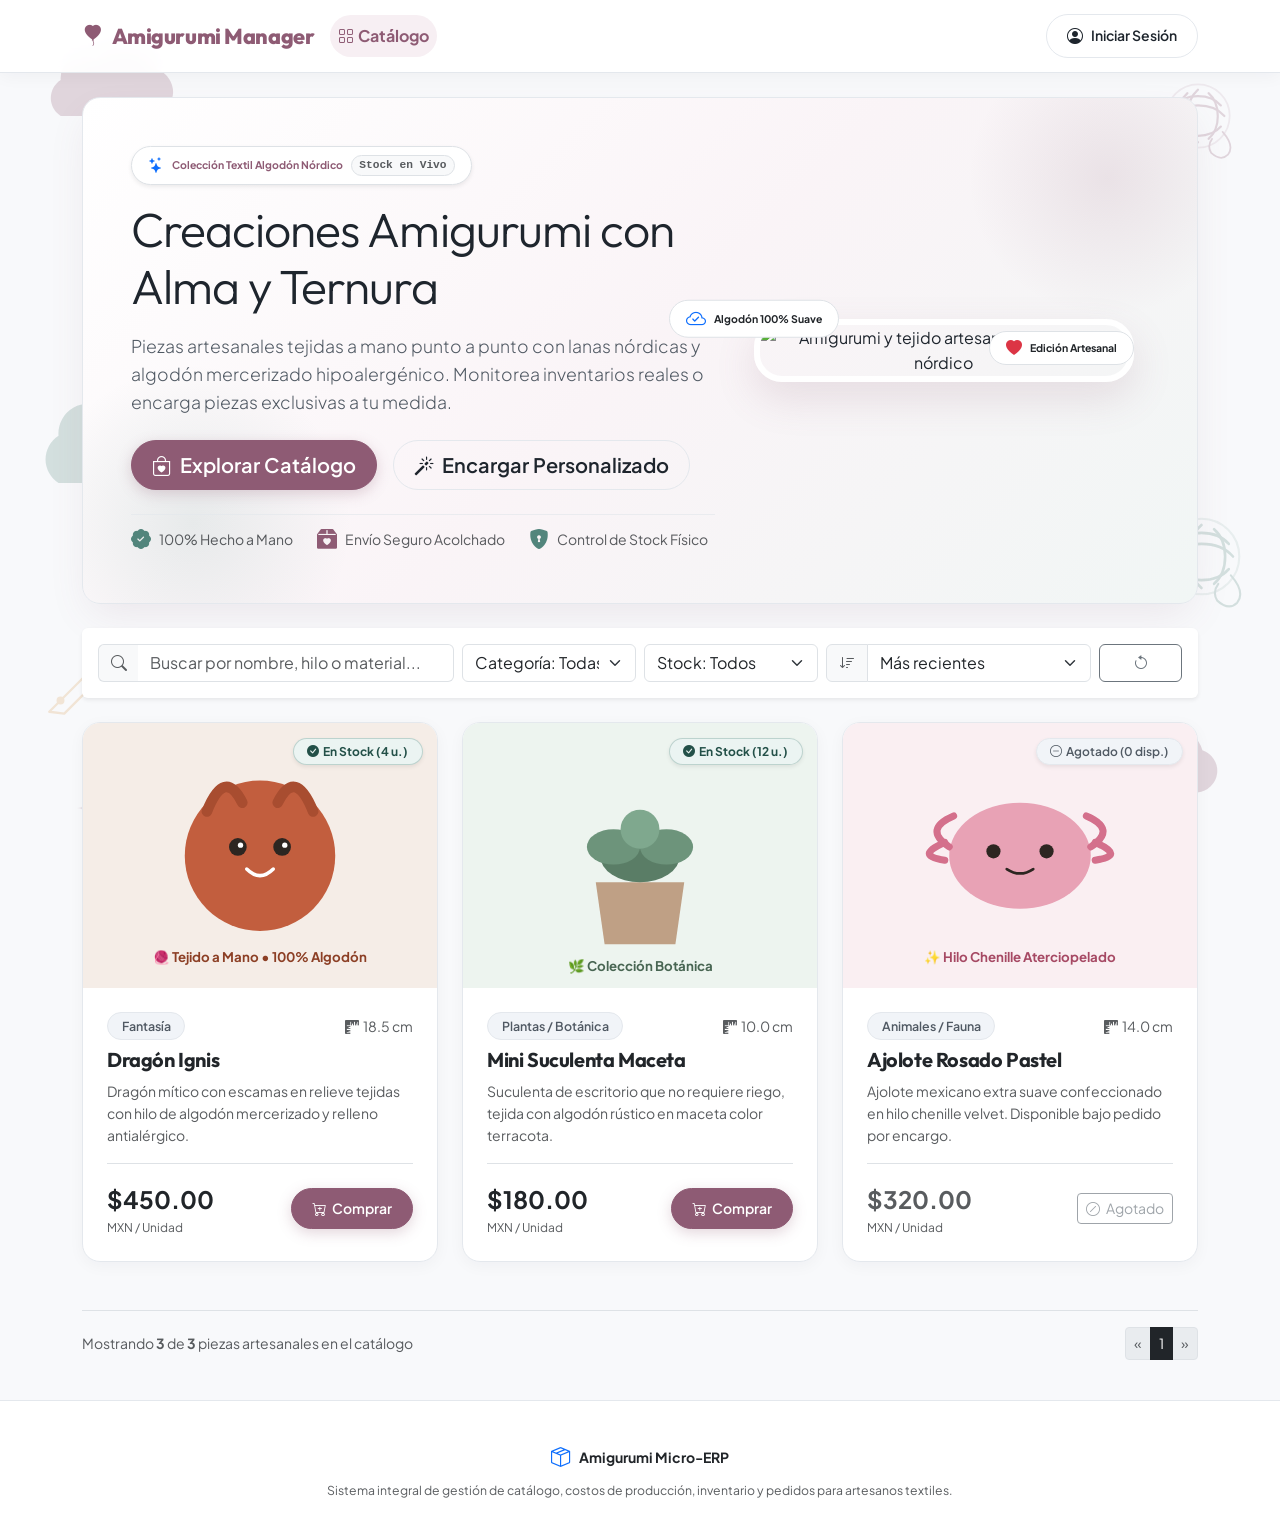
==== commit e95a2467: "feat: add animated floating background decorations to homepage with cloud and yarn SVGs" ====
--- a/index.html
+++ b/index.html
@@ -19,6 +19,84 @@
   <link href="css/styles.css" rel="stylesheet">
 </head>
 <body>
+
+  <!-- ========================================================================= -->
+  <!-- ATMOSPHERIC BACKGROUND DECORATIONS (Floating Clouds & Yarn SVGs)          -->
+  <!-- ========================================================================= -->
+  <div class="cloud-yarn-bg-decorations" aria-hidden="true">
+    <!-- Nube Superior Izquierda (Dusty Plum) -->
+    <div class="bg-float-item bg-cloud-1" style="top: 4%; left: 2%;">
+      <svg viewBox="0 0 120 70" fill="currentColor" xmlns="http://www.w3.org/2000/svg">
+        <path d="M26 60h68a18 18 0 0 0 4-35 25 25 0 0 0-45-7 17 17 0 0 0-27 15 16 16 0 0 0 0 27z"/>
+      </svg>
+    </div>
+
+    <!-- Ovillo de Lana con Hebra Superior Derecha (Dusty Plum) -->
+    <div class="bg-float-item bg-yarn-1" style="top: 8%; right: 3%;">
+      <svg viewBox="0 0 100 100" fill="none" stroke="currentColor" stroke-width="2.5" stroke-linecap="round" xmlns="http://www.w3.org/2000/svg">
+        <circle cx="50" cy="50" r="36" stroke-width="2" opacity="0.45"/>
+        <path d="M24 38 C36 24, 64 24, 76 38"/>
+        <path d="M20 50 C34 34, 66 34, 80 50"/>
+        <path d="M24 62 C36 76, 64 76, 76 62"/>
+        <path d="M38 24 C24 36, 24 64, 38 76"/>
+        <path d="M50 20 C34 34, 34 66, 50 80"/>
+        <path d="M62 24 C76 36, 76 64, 62 76"/>
+        <path d="M78 68 Q92 84 84 94 Q76 102 65 92 Q60 84 66 76" stroke-width="2"/>
+      </svg>
+    </div>
+
+    <!-- Destello Artesanal Superior Medio (Miel Nórdica) -->
+    <div class="bg-float-item bg-sparkle-1" style="top: 18%; left: 88%;">
+      <svg viewBox="0 0 40 40" fill="currentColor" xmlns="http://www.w3.org/2000/svg">
+        <path d="M20 0 C20 11, 29 20, 40 20 C29 20, 20 29, 20 40 C20 29, 11 20, 0 20 C11 20, 20 11, 20 0 Z"/>
+      </svg>
+    </div>
+
+    <!-- Nube Grande Centro-Izquierda (Nordic Spruce) -->
+    <div class="bg-float-item bg-cloud-2" style="top: 42%; left: 1%;">
+      <svg viewBox="0 0 120 70" fill="currentColor" xmlns="http://www.w3.org/2000/svg">
+        <path d="M26 60h68a18 18 0 0 0 4-35 25 25 0 0 0-45-7 17 17 0 0 0-27 15 16 16 0 0 0 0 27z"/>
+      </svg>
+    </div>
+
+    <!-- Ovillo de Lana con Hebra Centro-Derecha (Nordic Spruce) -->
+    <div class="bg-float-item bg-yarn-2" style="top: 56%; right: 2%;">
+      <svg viewBox="0 0 100 100" fill="none" stroke="currentColor" stroke-width="2.5" stroke-linecap="round" xmlns="http://www.w3.org/2000/svg">
+        <circle cx="50" cy="50" r="36" stroke-width="2" opacity="0.45"/>
+        <path d="M24 38 C36 24, 64 24, 76 38"/>
+        <path d="M20 50 C34 34, 66 34, 80 50"/>
+        <path d="M24 62 C36 76, 64 76, 76 62"/>
+        <path d="M38 24 C24 36, 24 64, 38 76"/>
+        <path d="M50 20 C34 34, 34 66, 50 80"/>
+        <path d="M62 24 C76 36, 76 64, 62 76"/>
+        <path d="M78 68 Q92 84 84 94 Q76 102 65 92 Q60 84 66 76" stroke-width="2"/>
+      </svg>
+    </div>
+
+    <!-- Aguja / Gancho de Crochet Decorativo (Miel Nórdica) -->
+    <div class="bg-float-item bg-hook-1" style="top: 72%; left: 3%;">
+      <svg viewBox="0 0 80 80" fill="none" stroke="currentColor" stroke-width="2.5" stroke-linecap="round" stroke-linejoin="round" xmlns="http://www.w3.org/2000/svg">
+        <path d="M12 68 L56 24 Q64 16 70 20 Q74 24 68 30 L28 70 Z"/>
+        <path d="M58 22 Q68 12 74 18 Q76 22 70 26"/>
+        <circle cx="24" cy="56" r="3" fill="currentColor"/>
+      </svg>
+    </div>
+
+    <!-- Nube Inferior Derecha (Dusty Plum) -->
+    <div class="bg-float-item bg-cloud-3" style="top: 80%; right: 4%;">
+      <svg viewBox="0 0 120 70" fill="currentColor" xmlns="http://www.w3.org/2000/svg">
+        <path d="M26 60h68a18 18 0 0 0 4-35 25 25 0 0 0-45-7 17 17 0 0 0-27 15 16 16 0 0 0 0 27z"/>
+      </svg>
+    </div>
+
+    <!-- Destello Artesanal Inferior Izquierda (Dusty Plum) -->
+    <div class="bg-float-item bg-sparkle-2" style="top: 88%; left: 6%;">
+      <svg viewBox="0 0 40 40" fill="currentColor" xmlns="http://www.w3.org/2000/svg">
+        <path d="M20 0 C20 11, 29 20, 40 20 C29 20, 20 29, 20 40 C20 29, 11 20, 0 20 C11 20, 20 11, 20 0 Z"/>
+      </svg>
+    </div>
+  </div>
+
 
   <!-- ========================================================================= -->
   <!-- BARRA DE NAVEGACIÓN PÚBLICA (Shared Header)                                -->
--- a/css/styles.css
+++ b/css/styles.css
@@ -58,6 +58,8 @@
 
 main {
   flex: 1 0 auto;
+  position: relative;
+  z-index: 1;
 }
 
 /* Typography Enhancements */
@@ -589,4 +591,90 @@
   padding: 2.5rem 0;
   color: var(--craft-text-muted);
   font-size: 0.875rem;
-}
+  position: relative;
+  z-index: 1;
+}
+
+/* Atmospheric Background Decorations (Floating Clouds & Yarn SVGs) */
+.cloud-yarn-bg-decorations {
+  position: fixed;
+  top: 0;
+  left: 0;
+  width: 100vw;
+  height: 100vh;
+  pointer-events: none;
+  overflow: hidden;
+  z-index: 0;
+}
+
+.bg-float-item {
+  position: absolute;
+  pointer-events: none;
+  user-select: none;
+  opacity: 0.22;
+  transition: opacity 0.4s ease;
+  will-change: transform;
+}
+
+.bg-cloud-1 {
+  width: 160px;
+  color: var(--craft-primary);
+  animation: floatDrift1 14s ease-in-out infinite alternate;
+}
+
+.bg-cloud-2 {
+  width: 210px;
+  color: var(--craft-secondary);
+  animation: floatDrift2 19s ease-in-out infinite alternate;
+}
+
+.bg-cloud-3 {
+  width: 145px;
+  color: var(--craft-primary);
+  animation: floatDrift1 16s ease-in-out infinite alternate-reverse;
+}
+
+.bg-yarn-1 {
+  width: 88px;
+  color: var(--craft-primary);
+  animation: floatDrift2 13s ease-in-out infinite alternate;
+}
+
+.bg-yarn-2 {
+  width: 105px;
+  color: var(--craft-secondary);
+  animation: floatDrift1 17s ease-in-out infinite alternate-reverse;
+}
+
+.bg-hook-1 {
+  width: 75px;
+  color: var(--craft-accent-gold);
+  animation: floatDrift2 15s ease-in-out infinite alternate;
+}
+
+.bg-sparkle-1 {
+  width: 26px;
+  color: var(--craft-accent-gold);
+  animation: pulseGlow 6s ease-in-out infinite;
+}
+
+.bg-sparkle-2 {
+  width: 32px;
+  color: var(--craft-primary);
+  animation: pulseGlow 8s ease-in-out infinite alternate;
+}
+
+@keyframes floatDrift1 {
+  0% { transform: translate(0, 0) rotate(0deg); }
+  33% { transform: translate(14px, -20px) rotate(2.5deg); }
+  66% { transform: translate(-10px, -32px) rotate(-2deg); }
+  100% { transform: translate(8px, -12px) rotate(1deg); }
+}
+
+@keyframes floatDrift2 {
+  0% { transform: translate(0, 0) rotate(0deg); }
+  33% { transform: translate(-16px, -24px) rotate(-2.5deg); }
+  66% { transform: translate(12px, -36px) rotate(2deg); }
+  100% { transform: translate(-8px, -14px) rotate(-1.5deg); }
+}
+
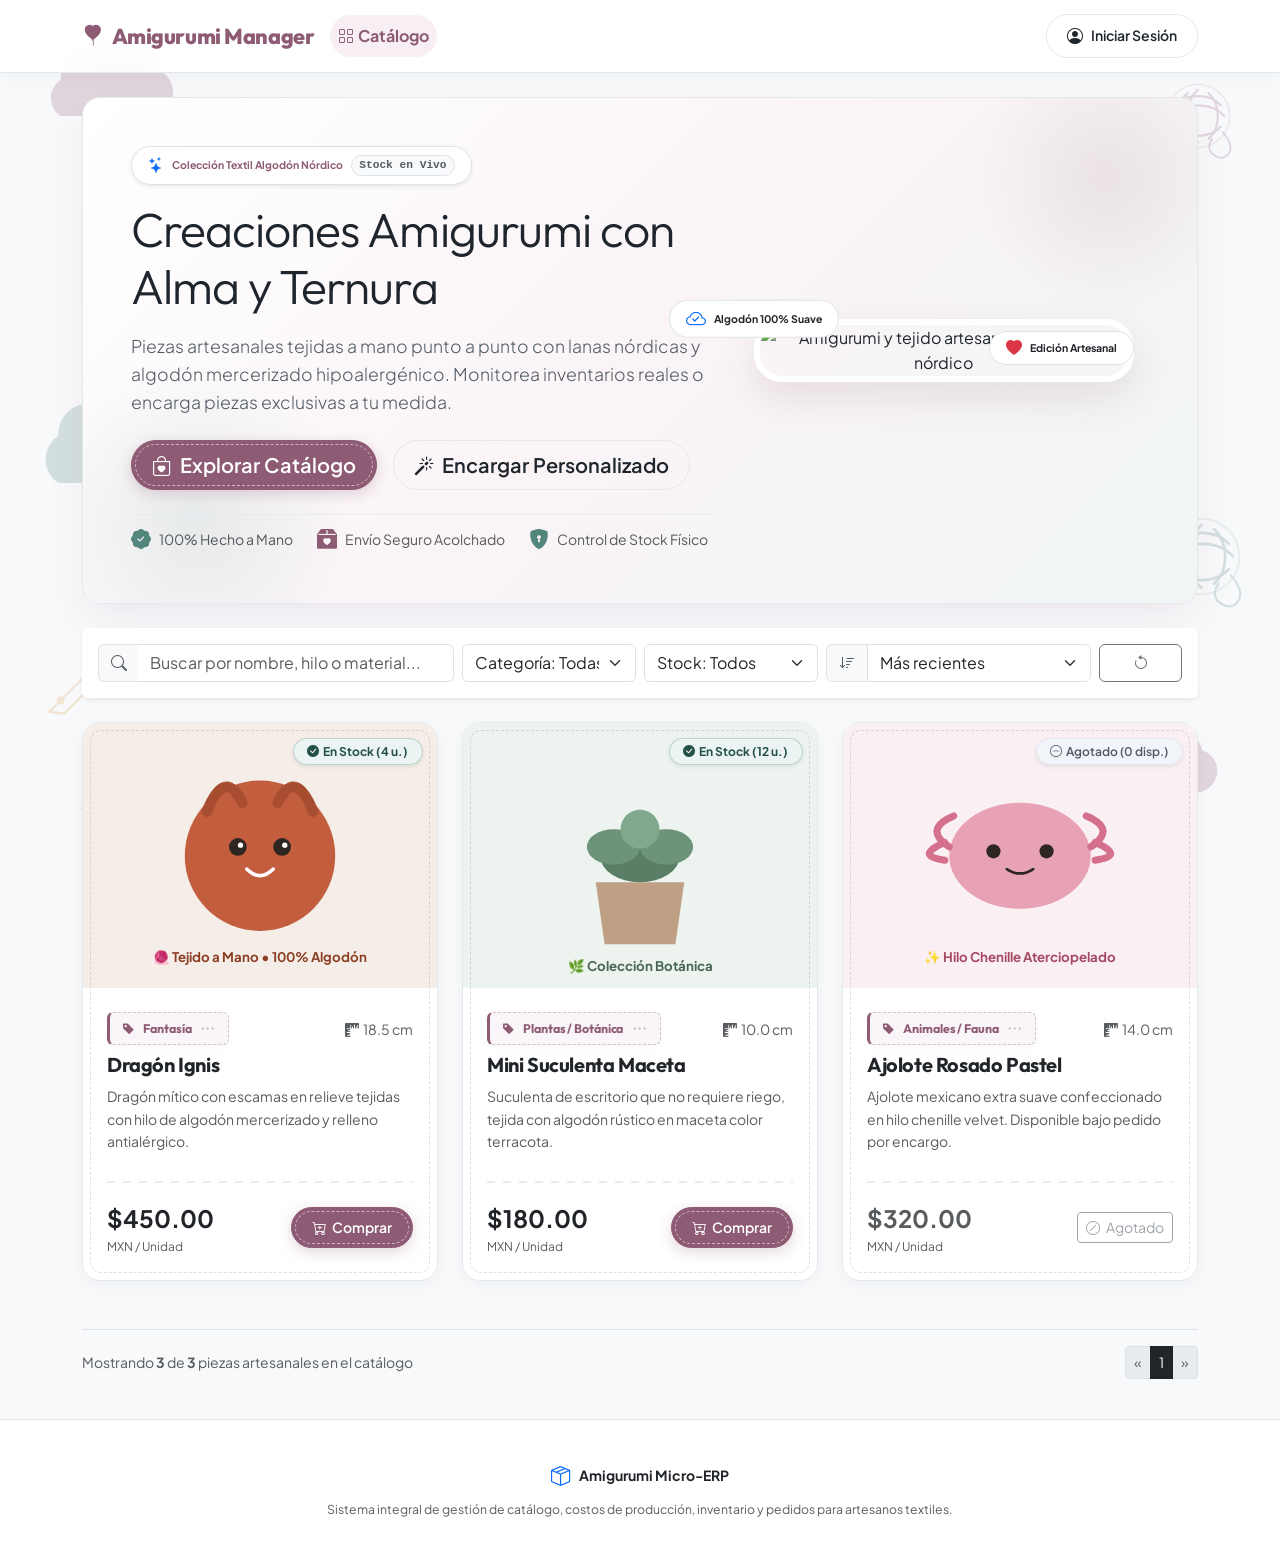
==== commit 0e1938f1: "feat: implement tactile stitched borders and textile-inspired design elements across UI components" ====
--- a/index.html
+++ b/index.html
@@ -195,7 +195,7 @@
             </p>
             
             <div class="d-flex flex-wrap justify-content-center justify-content-lg-start gap-3">
-              <a href="#productCardGrid" class="btn btn-craft-primary btn-lg d-inline-flex align-items-center gap-2">
+              <a href="#productCardGrid" class="btn btn-craft-primary btn-craft-stitched btn-lg d-inline-flex align-items-center gap-2">
                 <i class="bi bi-bag-heart"></i>
                 <span>Explorar Catálogo</span>
               </a>
@@ -319,7 +319,7 @@
                  data-category="Fantasía" 
                  data-stock="4" 
                  data-price="450">
-          <div class="card card-product h-100">
+          <div class="card card-product card-stitched h-100">
             <!-- Imagen Clicable (Refinamiento Solicitado) -->
             <a href="detalle.html?id=1" class="card-product-img-wrapper text-decoration-none">
               <div class="card-product-badge-float">
@@ -342,9 +342,11 @@
               </svg>
             </a>
 
-            <div class="card-body d-flex flex-column p-4">
+            <div class="card-body d-flex flex-column p-4" style="position: relative; z-index: 2;">
               <div class="d-flex justify-content-between align-items-center mb-2">
-                <span class="badge badge-category">Fantasía</span>
+                <span class="badge-textile-tag">
+                  <i class="bi bi-tag-fill me-1"></i>Fantasía
+                </span>
                 <small class="text-muted"><i class="bi bi-rulers me-1"></i>18.5 cm</small>
               </div>
               
@@ -355,17 +357,20 @@
                 </a>
               </h5>
 
-              <p class="card-text text-muted small flex-grow-1 mb-3">
+              <p class="card-text text-muted small flex-grow-1 mb-2">
                 Dragón mítico con escamas en relieve tejidas con hilo de algodón mercerizado y relleno antialérgico.
               </p>
 
-              <div class="pt-3 border-top d-flex justify-content-between align-items-center">
+              <!-- Divisor de Costura Hilván -->
+              <div class="divider-stitched mb-3"></div>
+
+              <div class="d-flex justify-content-between align-items-center">
                 <div>
                   <span class="fs-4 fw-bold text-dark">$450.00</span>
                   <small class="text-muted d-block" style="font-size: 0.75rem;">MXN / Unidad</small>
                 </div>
-                <!-- Botón de compra / checkout -->
-                <button class="btn btn-craft-primary btn-sm" data-bs-toggle="modal" data-bs-target="#checkoutModal">
+                <!-- Botón de compra bordado con hilván blanco -->
+                <button class="btn btn-craft-primary btn-craft-stitched btn-sm" data-bs-toggle="modal" data-bs-target="#checkoutModal">
                   <i class="bi bi-cart-plus me-1"></i> Comprar
                 </button>
               </div>
@@ -380,7 +385,7 @@
                  data-category="Plantas / Botánica" 
                  data-stock="12" 
                  data-price="180">
-          <div class="card card-product h-100">
+          <div class="card card-product card-stitched h-100">
             <!-- Imagen Clicable -->
             <a href="detalle.html?id=2" class="card-product-img-wrapper text-decoration-none">
               <div class="card-product-badge-float">
@@ -399,9 +404,11 @@
               </svg>
             </a>
 
-            <div class="card-body d-flex flex-column p-4">
+            <div class="card-body d-flex flex-column p-4" style="position: relative; z-index: 2;">
               <div class="d-flex justify-content-between align-items-center mb-2">
-                <span class="badge badge-category">Plantas / Botánica</span>
+                <span class="badge-textile-tag">
+                  <i class="bi bi-tag-fill me-1"></i>Plantas / Botánica
+                </span>
                 <small class="text-muted"><i class="bi bi-rulers me-1"></i>10.0 cm</small>
               </div>
 
@@ -412,16 +419,19 @@
                 </a>
               </h5>
 
-              <p class="card-text text-muted small flex-grow-1 mb-3">
+              <p class="card-text text-muted small flex-grow-1 mb-2">
                 Suculenta de escritorio que no requiere riego, tejida con algodón rústico en maceta color terracota.
               </p>
 
-              <div class="pt-3 border-top d-flex justify-content-between align-items-center">
+              <!-- Divisor de Costura Hilván -->
+              <div class="divider-stitched mb-3"></div>
+
+              <div class="d-flex justify-content-between align-items-center">
                 <div>
                   <span class="fs-4 fw-bold text-dark">$180.00</span>
                   <small class="text-muted d-block" style="font-size: 0.75rem;">MXN / Unidad</small>
                 </div>
-                <button class="btn btn-craft-primary btn-sm" data-bs-toggle="modal" data-bs-target="#checkoutModal">
+                <button class="btn btn-craft-primary btn-craft-stitched btn-sm" data-bs-toggle="modal" data-bs-target="#checkoutModal">
                   <i class="bi bi-cart-plus me-1"></i> Comprar
                 </button>
               </div>
@@ -436,7 +446,7 @@
                  data-category="Animales / Fauna" 
                  data-stock="0" 
                  data-price="320">
-          <div class="card card-product h-100 opacity-90">
+          <div class="card card-product card-stitched h-100 opacity-90">
             <!-- Imagen Clicable -->
             <a href="detalle.html?id=3" class="card-product-img-wrapper text-decoration-none">
               <div class="card-product-badge-float">
@@ -460,9 +470,11 @@
               </svg>
             </a>
 
-            <div class="card-body d-flex flex-column p-4">
+            <div class="card-body d-flex flex-column p-4" style="position: relative; z-index: 2;">
               <div class="d-flex justify-content-between align-items-center mb-2">
-                <span class="badge badge-category">Animales / Fauna</span>
+                <span class="badge-textile-tag">
+                  <i class="bi bi-tag-fill me-1"></i>Animales / Fauna
+                </span>
                 <small class="text-muted"><i class="bi bi-rulers me-1"></i>14.0 cm</small>
               </div>
 
@@ -473,11 +485,14 @@
                 </a>
               </h5>
 
-              <p class="card-text text-muted small flex-grow-1 mb-3">
+              <p class="card-text text-muted small flex-grow-1 mb-2">
                 Ajolote mexicano extra suave confeccionado en hilo chenille velvet. Disponible bajo pedido por encargo.
               </p>
 
-              <div class="pt-3 border-top d-flex justify-content-between align-items-center">
+              <!-- Divisor de Costura Hilván -->
+              <div class="divider-stitched mb-3"></div>
+
+              <div class="d-flex justify-content-between align-items-center">
                 <div>
                   <span class="fs-4 fw-bold text-muted">$320.00</span>
                   <small class="text-muted d-block" style="font-size: 0.75rem;">MXN / Unidad</small>
@@ -557,7 +572,7 @@
 
           <div class="modal-footer border-top py-3" style="background-color: var(--craft-surface-muted);">
             <button type="button" class="btn btn-outline-secondary btn-sm" data-bs-dismiss="modal">Cancelar</button>
-            <button type="submit" class="btn btn-craft-primary btn-sm" id="btnLoginSubmit">
+            <button type="submit" class="btn btn-craft-primary btn-craft-stitched btn-sm" id="btnLoginSubmit">
               <i class="bi bi-box-arrow-in-right me-1"></i> Acceder al Panel
             </button>
           </div>
@@ -653,7 +668,7 @@
 
           <div class="modal-footer border-top py-3" style="background-color: var(--craft-surface-muted);">
             <button type="button" class="btn btn-outline-secondary btn-sm" data-bs-dismiss="modal">Cancelar</button>
-            <button type="submit" class="btn btn-craft-primary btn-sm">
+            <button type="submit" class="btn btn-craft-primary btn-craft-stitched btn-sm">
               <i class="bi bi-check2-circle me-1"></i> Confirmar Encargo
             </button>
           </div>
--- a/css/styles.css
+++ b/css/styles.css
@@ -319,6 +319,33 @@
   font-size: 0.775rem;
 }
 
+/* Woven Textile Care Label Tag with Running Stitches (Etiqueta Textil Cosida) */
+.badge-textile-tag {
+  display: inline-flex;
+  align-items: center;
+  gap: 0.35rem;
+  background-color: #FAF5F8;
+  color: var(--craft-primary);
+  font-family: var(--craft-font-display);
+  font-weight: 700;
+  font-size: 0.775rem;
+  border: 1px dashed rgba(142, 91, 116, 0.35);
+  border-left: 3.5px solid var(--craft-primary);
+  border-radius: 6px;
+  padding: 0.35rem 0.75rem;
+  box-shadow: 0 2px 6px rgba(142, 91, 116, 0.05);
+  letter-spacing: -0.01em;
+  position: relative;
+}
+
+.badge-textile-tag::after {
+  content: "•••";
+  font-size: 0.6rem;
+  letter-spacing: 2px;
+  opacity: 0.4;
+  margin-left: 0.25rem;
+}
+
 /* Contrast Fix [QW-1]: Dark Spruce on Glacier Mist (>6.2:1 contrast ratio) */
 .badge-stock-in {
   background-color: var(--craft-secondary-subtle);
@@ -336,6 +363,26 @@
   font-weight: 600;
   padding: 0.4rem 0.85rem;
   border-radius: var(--craft-radius-pill);
+}
+
+/* Craft Stitched Border Effect (Pespunte Artesanal Interior / Hilván) */
+.card-stitched {
+  position: relative;
+}
+
+.card-stitched::before {
+  content: "";
+  position: absolute;
+  inset: 7px;
+  border: 1.5px dashed rgba(142, 91, 116, 0.22);
+  border-radius: calc(var(--craft-radius) - 7px);
+  pointer-events: none;
+  z-index: 1;
+  transition: border-color 0.25s ease;
+}
+
+.card-stitched:hover::before {
+  border-color: rgba(142, 91, 116, 0.48);
 }
 
 /* Custom Buttons */
@@ -348,6 +395,23 @@
   padding: 0.55rem 1.25rem;
   box-shadow: 0 4px 14px rgba(142, 91, 116, 0.25);
   transition: all 0.2s ease;
+}
+
+/* Embroidered Button with Hand-Sewn Running Stitch */
+.btn-craft-stitched {
+  position: relative;
+  outline: 1.5px dashed rgba(255, 255, 255, 0.55);
+  outline-offset: -5px;
+  transition: all 0.25s ease, outline-color 0.25s ease;
+}
+
+.btn-craft-stitched:hover {
+  outline-color: rgba(255, 255, 255, 0.95);
+  box-shadow: 0 6px 22px rgba(142, 91, 116, 0.4);
+}
+
+.btn-craft-stitched:disabled {
+  outline-color: rgba(255, 255, 255, 0.25);
 }
 
 .btn-craft-primary:hover, .btn-craft-primary:focus {
@@ -376,6 +440,29 @@
   border-radius: var(--craft-radius-pill);
   padding: 0.55rem 1.25rem;
   transition: all 0.2s ease;
+}
+
+/* Running-Stitch Divider Line (Línea de Hilván) */
+.divider-stitched {
+  height: 2px;
+  border: none;
+  background-image: repeating-linear-gradient(
+    90deg,
+    var(--craft-border) 0,
+    var(--craft-border) 8px,
+    transparent 8px,
+    transparent 16px
+  );
+  margin: 1.25rem 0;
+  width: 100%;
+  opacity: 0.85;
+}
+
+/* Blanket Stitch on Guarantee Block (Costura de Festón Decorativa) */
+.guarantee-stitched {
+  border: 1.5px dashed rgba(82, 133, 124, 0.35) !important;
+  position: relative;
+  background: linear-gradient(135deg, var(--craft-surface-muted) 0%, #FFFFFF 100%);
 }
 
 .btn-craft-outline:hover {
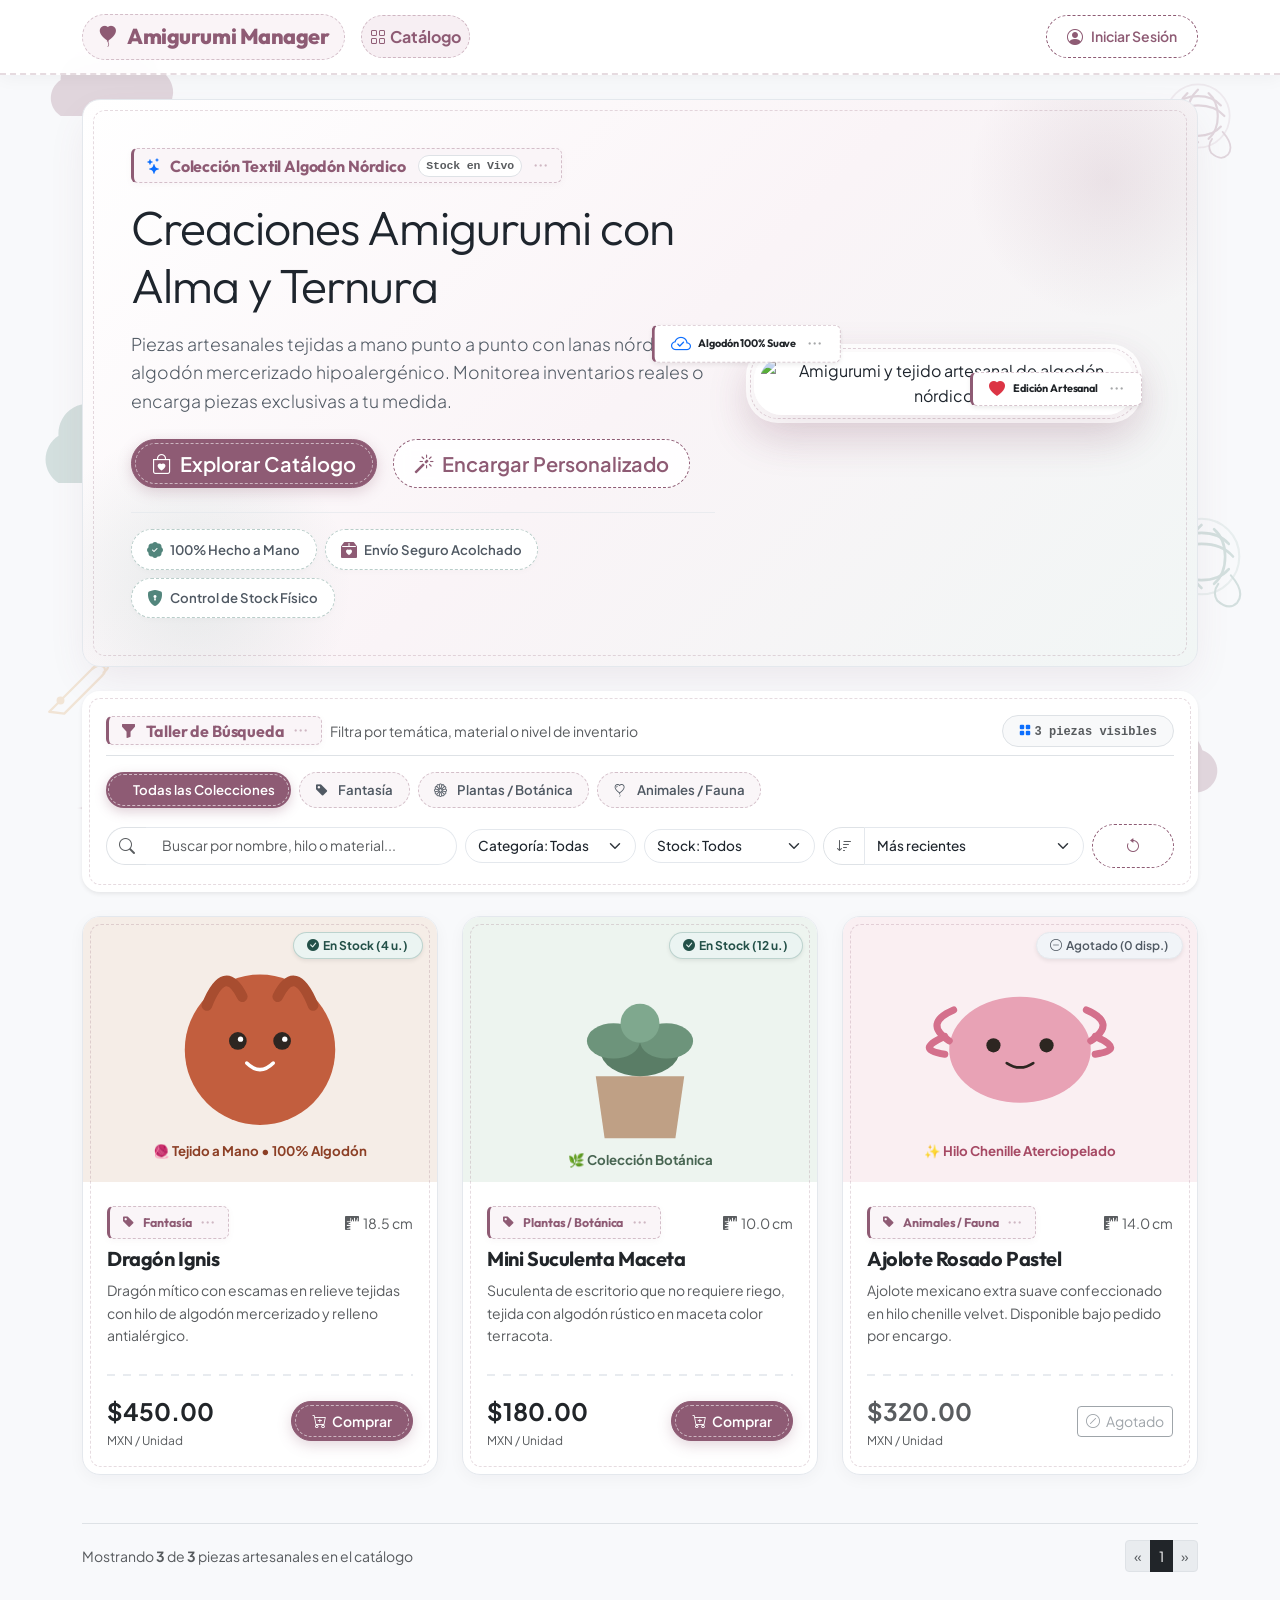
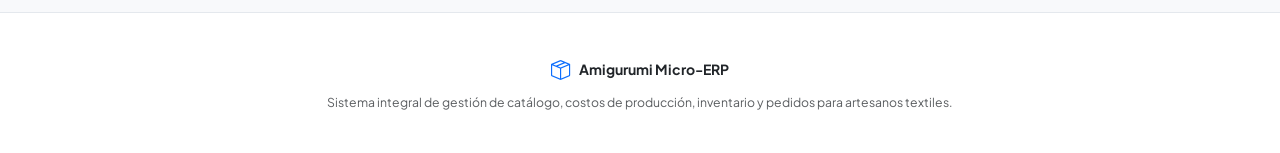
==== commit 933a6743: "feat: implement textile-inspired design system with decorative stitching and enhanced UI components " ====
--- a/index.html
+++ b/index.html
@@ -103,9 +103,11 @@
   <!-- ========================================================================= -->
   <nav class="navbar navbar-expand-lg navbar-craft sticky-top">
     <div class="container-xl">
-      <a class="navbar-brand" href="index.html">
-        <span class="brand-icon"><i class="bi bi-balloon-heart-fill"></i></span>
-        <span>Amigurumi Manager</span>
+      <a class="navbar-brand p-0" href="index.html">
+        <span class="brand-craft-badge">
+          <span class="brand-icon"><i class="bi bi-balloon-heart-fill"></i></span>
+          <span>Amigurumi Manager</span>
+        </span>
       </a>
       
       <button class="navbar-toggler border-0 shadow-none" type="button" data-bs-toggle="collapse" data-bs-target="#navbarMain" aria-controls="navbarMain" aria-expanded="false" aria-label="Alternar navegación">
@@ -149,17 +151,17 @@
         <!-- ACCIONES DE AUTENTICACIÓN -->
         <div class="d-flex align-items-center gap-2">
           <!-- Botón de Inicio de Sesión Público -->
-          <button class="btn btn-craft-outline btn-sm d-flex align-items-center gap-2" id="btnNavLogin" data-bs-toggle="modal" data-bs-target="#loginModal">
+          <button class="btn btn-craft-outline btn-craft-outline-stitched btn-sm d-flex align-items-center gap-2" id="btnNavLogin" data-bs-toggle="modal" data-bs-target="#loginModal">
             <i class="bi bi-person-circle fs-6"></i>
             <span>Iniciar Sesión</span>
           </button>
 
-          <!-- Perfil Autenticado (Se muestra al activar sesión) -->
+          <!-- Perfil Autenticado (Se muestra al activar sesión con Sello del Artesano) -->
           <div class="d-none align-items-center gap-2" id="navUserBadge">
-            <span class="badge bg-dark font-monospace py-2 px-3 border border-secondary" style="border-radius: var(--craft-radius-pill);">
-              <i class="bi bi-person-badge text-warning me-1"></i>@admin (Artesano)
+            <span class="badge badge-artisan-seal">
+              <i class="bi bi-patch-check-fill text-warning me-1"></i>@admin (Artesano Titular)
             </span>
-            <button class="btn btn-outline-danger btn-sm btn-nav-logout" title="Cerrar Sesión" style="border-radius: var(--craft-radius-pill);">
+            <button class="btn btn-craft-logout btn-sm btn-nav-logout" title="Cerrar Sesión">
               <i class="bi bi-box-arrow-right"></i>
             </button>
           </div>
@@ -174,16 +176,17 @@
   <main class="py-4">
     <div class="container-xl">
 
-      <!-- SECCIÓN HERO: Algodón Nórdico Cloud Banner -->
-      <section class="hero-cloud p-4 p-md-5 mb-4 position-relative">
-        <div class="row align-items-center g-4 position-relative" style="z-index: 1;">
+      <!-- SECCIÓN HERO: Algodón Nórdico Cloud Banner con Pespunte y Marco Acolchado -->
+      <section class="hero-cloud hero-cloud-stitched p-4 p-md-5 mb-4 position-relative">
+        <div class="hero-cloud-seam"></div>
+        <div class="row align-items-center g-4 position-relative" style="z-index: 2;">
           
           <!-- Columna Texto y Acciones -->
           <div class="col-lg-7 text-center text-lg-start">
-            <div class="d-inline-flex align-items-center gap-2 badge bg-white text-dark shadow-sm border mb-3 px-3 py-2" style="border-radius: var(--craft-radius-pill);">
-              <span class="text-primary fs-6"><i class="bi bi-stars"></i></span>
-              <span class="fw-bold small" style="color: var(--craft-primary);">Colección Textil Algodón Nórdico</span>
-              <span class="badge bg-light text-muted font-monospace border" style="border-radius: var(--craft-radius-pill); font-size: 0.7rem;">Stock en Vivo</span>
+            <div class="d-inline-flex align-items-center gap-2 badge badge-textile-tag fs-6 mb-3">
+              <span class="text-primary"><i class="bi bi-stars"></i></span>
+              <span>Colección Textil Algodón Nórdico</span>
+              <span class="badge bg-white text-muted font-monospace border ms-1" style="border-radius: var(--craft-radius-pill); font-size: 0.72rem;">Stock en Vivo</span>
             </div>
             
             <h1 class="display-5 fw-extrabold mb-3" style="color: var(--craft-text-main);">
@@ -199,77 +202,110 @@
                 <i class="bi bi-bag-heart"></i>
                 <span>Explorar Catálogo</span>
               </a>
-              <button class="btn btn-craft-outline btn-lg d-inline-flex align-items-center gap-2" data-bs-toggle="modal" data-bs-target="#checkoutModal">
+              <button class="btn btn-craft-outline btn-craft-outline-stitched btn-lg d-inline-flex align-items-center gap-2" data-bs-toggle="modal" data-bs-target="#checkoutModal">
                 <i class="bi bi-magic"></i>
                 <span>Encargar Personalizado</span>
               </button>
             </div>
 
-            <!-- Micro-indicadores de Confianza -->
-            <div class="d-flex flex-wrap justify-content-center justify-content-lg-start gap-4 mt-4 pt-2 border-top" style="border-color: rgba(228, 232, 237, 0.7) !important;">
-              <div class="d-flex align-items-center gap-2 text-muted small">
-                <i class="bi bi-patch-check-fill fs-5" style="color: var(--craft-secondary);"></i>
+            <!-- Micro-indicadores de Confianza en Chips Textiles Hilvanados -->
+            <div class="d-flex flex-wrap justify-content-center justify-content-lg-start gap-2 mt-4 pt-3 border-top" style="border-color: rgba(228, 232, 237, 0.7) !important;">
+              <div class="trust-chip-stitched">
+                <i class="bi bi-patch-check-fill fs-6" style="color: var(--craft-secondary);"></i>
                 <span>100% Hecho a Mano</span>
               </div>
-              <div class="d-flex align-items-center gap-2 text-muted small">
-                <i class="bi bi-box2-heart-fill fs-5" style="color: var(--craft-primary);"></i>
+              <div class="trust-chip-stitched">
+                <i class="bi bi-box2-heart-fill fs-6" style="color: var(--craft-primary);"></i>
                 <span>Envío Seguro Acolchado</span>
               </div>
-              <div class="d-flex align-items-center gap-2 text-muted small">
-                <i class="bi bi-shield-lock-fill fs-5" style="color: var(--craft-secondary);"></i>
+              <div class="trust-chip-stitched">
+                <i class="bi bi-shield-lock-fill fs-6" style="color: var(--craft-secondary);"></i>
                 <span>Control de Stock Físico</span>
               </div>
             </div>
           </div>
 
-          <!-- Columna Imagen / Ilustración Artesanal Decorativa con Nube Flotante -->
+          <!-- Columna Imagen Artesanal Decorativa con Marco Acolchado y Pespunte -->
           <div class="col-lg-5 text-center position-relative">
             <div class="position-relative d-inline-block">
               <!-- Elemento decorativo flotante 1 (Nube) -->
-              <div class="position-absolute top-0 start-0 translate-middle anim-float-slow d-none d-sm-block" style="z-index: 3;">
-                <span class="badge bg-white shadow-md border px-3 py-2 text-dark d-inline-flex align-items-center gap-2" style="border-radius: var(--craft-radius-pill);">
+              <div class="position-absolute top-0 start-0 translate-middle anim-float-slow d-none d-sm-block" style="z-index: 4;">
+                <span class="badge badge-textile-tag shadow-sm px-3 py-2 bg-white text-dark d-inline-flex align-items-center gap-2">
                   <i class="bi bi-cloud-check text-primary fs-5"></i>
                   <span class="small fw-bold">Algodón 100% Suave</span>
                 </span>
               </div>
 
               <!-- Elemento decorativo flotante 2 (Hilaza) -->
-              <div class="position-absolute bottom-0 end-0 translate-middle-y anim-float-gentle d-none d-sm-block" style="z-index: 3;">
-                <span class="badge bg-white shadow-md border px-3 py-2 text-dark d-inline-flex align-items-center gap-2" style="border-radius: var(--craft-radius-pill);">
+              <div class="position-absolute bottom-0 end-0 translate-middle-y anim-float-gentle d-none d-sm-block" style="z-index: 4;">
+                <span class="badge badge-textile-tag shadow-sm px-3 py-2 bg-white text-dark d-inline-flex align-items-center gap-2">
                   <i class="bi bi-heart-fill text-danger fs-6"></i>
                   <span class="small fw-bold">Edición Artesanal</span>
                 </span>
               </div>
 
-              <!-- Fotografía Artesanal con Borde Suave Nube -->
-              <img src="https://images.unsplash.com/photo-1584992236310-6edddc08acff?auto=format&fit=crop&w=700&q=80" 
-                   alt="Amigurumi y tejido artesanal de algodón nórdico" 
-                   class="hero-craft-img-badge img-fluid anim-pulse-glow"
-                   loading="lazy">
+              <!-- Marco Fotográfico Acolchado con Pespunte Artesanal -->
+              <div class="hero-photo-stitched-frame">
+                <img src="https://images.unsplash.com/photo-1584992236310-6edddc08acff?auto=format&fit=crop&w=700&q=80" 
+                     alt="Amigurumi y tejido artesanal de algodón nórdico" 
+                     class="hero-craft-img-badge img-fluid anim-pulse-glow"
+                     loading="lazy">
+              </div>
             </div>
           </div>
 
         </div>
       </section>
 
-      <!-- BARRA DE HERRAMIENTAS: BÚSQUEDA, FILTROS Y ORDENACIÓN -->
-      <section class="card border-0 shadow-sm mb-4">
-        <div class="card-body p-3">
+      <!-- BARRA DE HERRAMIENTAS: TALLER DE BÚSQUEDA Y FILTROS TEXTILES -->
+      <section class="card border-0 shadow-sm mb-4 card-stitched filter-station-card">
+        <div class="card-body p-4">
+          
+          <!-- Cabecera de Taller Textil con Etiqueta y Contador Dinámico -->
+          <div class="d-flex flex-wrap justify-content-between align-items-center mb-3 pb-2 border-bottom">
+            <div class="d-flex align-items-center gap-2">
+              <span class="badge badge-textile-tag fs-6">
+                <i class="bi bi-funnel-fill me-1"></i>Taller de Búsqueda
+              </span>
+              <span class="text-muted small d-none d-md-inline">Filtra por temática, material o nivel de inventario</span>
+            </div>
+            <span class="badge bg-light text-muted font-monospace border px-3 py-2" id="filterResultsCount" style="border-radius: var(--craft-radius-pill);">
+              <i class="bi bi-grid-fill text-primary me-1"></i>3 piezas visibles
+            </span>
+          </div>
+
+          <!-- Chips de Categoría Interactivos con Pespunte -->
+          <div class="d-flex flex-wrap gap-2 mb-3" id="textileCategoryChips" role="group" aria-label="Filtro rápido de categorías">
+            <button type="button" class="btn-chip-textile active" data-category="all">
+              <i class="bi bi-sparkles me-1"></i>Todas las Colecciones
+            </button>
+            <button type="button" class="btn-chip-textile" data-category="Fantasía">
+              <i class="bi bi-tag-fill me-1"></i>Fantasía
+            </button>
+            <button type="button" class="btn-chip-textile" data-category="Plantas / Botánica">
+              <i class="bi bi-flower1 me-1"></i>Plantas / Botánica
+            </button>
+            <button type="button" class="btn-chip-textile" data-category="Animales / Fauna">
+              <i class="bi bi-balloon-heart me-1"></i>Animales / Fauna
+            </button>
+          </div>
+
+          <!-- Fila de Controles de Entrada Redondeados -->
           <div class="row g-2 align-items-center">
             
             <!-- Buscador por texto -->
             <div class="col-12 col-md-4">
               <div class="input-group">
-                <span class="input-group-text bg-light border-end-0 text-muted">
+                <span class="input-group-text bg-white border-end-0 text-muted" style="border-top-left-radius: var(--craft-radius-pill); border-bottom-left-radius: var(--craft-radius-pill);">
                   <i class="bi bi-search"></i>
                 </span>
-                <input type="text" id="filterSearch" class="form-control border-start-0" placeholder="Buscar por nombre, hilo o material...">
-              </div>
-            </div>
-
-            <!-- Filtro por Categoría -->
+                <input type="text" id="filterSearch" class="form-control input-craft-pill border-start-0" placeholder="Buscar por nombre, hilo o material..." style="border-top-left-radius: 0 !important; border-bottom-left-radius: 0 !important;">
+              </div>
+            </div>
+
+            <!-- Filtro por Categoría (Dropdown en Sincronía) -->
             <div class="col-6 col-md-2">
-              <select id="filterCategory" class="form-select">
+              <select id="filterCategory" class="form-select select-craft-pill">
                 <option value="all" selected>Categoría: Todas</option>
                 <option value="Fantasía">Fantasía</option>
                 <option value="Plantas / Botánica">Plantas / Botánica</option>
@@ -279,18 +315,18 @@
 
             <!-- Filtro por Stock -->
             <div class="col-6 col-md-2">
-              <select id="filterStock" class="form-select">
+              <select id="filterStock" class="form-select select-craft-pill">
                 <option value="all" selected>Stock: Todos</option>
                 <option value="in">En Stock (> 0)</option>
                 <option value="out">Agotados (0)</option>
               </select>
             </div>
 
-            <!-- Dropdown de Ordenación (Refinamiento Solicitado) -->
+            <!-- Dropdown de Ordenación -->
             <div class="col-8 col-md-3">
               <div class="input-group">
-                <span class="input-group-text bg-light text-muted small"><i class="bi bi-sort-down"></i></span>
-                <select id="filterSort" class="form-select">
+                <span class="input-group-text bg-white text-muted small" style="border-top-left-radius: var(--craft-radius-pill); border-bottom-left-radius: var(--craft-radius-pill);"><i class="bi bi-sort-down"></i></span>
+                <select id="filterSort" class="form-select select-craft-pill" style="border-top-left-radius: 0 !important; border-bottom-left-radius: 0 !important;">
                   <option value="recent" selected>Más recientes</option>
                   <option value="price-asc">Precio: menor a mayor</option>
                   <option value="price-desc">Precio: mayor a menor</option>
@@ -300,7 +336,7 @@
 
             <!-- Botón Limpiar Filtros -->
             <div class="col-4 col-md-1 d-grid">
-              <button type="button" id="btnClearFilters" class="btn btn-outline-secondary" title="Reiniciar Filtros">
+              <button type="button" id="btnClearFilters" class="btn btn-craft-outline btn-craft-outline-stitched" title="Reiniciar Filtros">
                 <i class="bi bi-arrow-counterclockwise"></i>
               </button>
             </div>
--- a/css/styles.css
+++ b/css/styles.css
@@ -102,10 +102,10 @@
 
 /* Artisan Navigation Bar */
 .navbar-craft {
-  background-color: rgba(255, 255, 255, 0.92);
-  backdrop-filter: blur(12px);
-  -webkit-backdrop-filter: blur(12px);
-  border-bottom: 1px solid var(--craft-border);
+  background-color: rgba(255, 255, 255, 0.94);
+  backdrop-filter: blur(14px);
+  -webkit-backdrop-filter: blur(14px);
+  border-bottom: 2px dashed rgba(142, 91, 116, 0.22);
   box-shadow: var(--craft-shadow-sm);
   padding: 0.85rem 1rem;
 }
@@ -122,6 +122,26 @@
   transition: color 0.2s ease;
 }
 
+/* Crafted Brand Badge with Micro-Stitch */
+.brand-craft-badge {
+  background-color: #FAF4F7;
+  border: 1.5px dashed rgba(142, 91, 116, 0.35);
+  border-radius: var(--craft-radius-pill);
+  padding: 0.3rem 0.9rem;
+  display: inline-flex;
+  align-items: center;
+  gap: 0.5rem;
+  text-decoration: none;
+  transition: all 0.25s ease;
+}
+
+.brand-craft-badge:hover {
+  background-color: #F5EBF1;
+  border-color: var(--craft-primary);
+  transform: translateY(-1px);
+  box-shadow: 0 4px 14px rgba(142, 91, 116, 0.15);
+}
+
 .navbar-craft .navbar-brand:hover {
   color: var(--craft-primary-hover);
 }
@@ -132,6 +152,7 @@
   padding: 0.5rem 1.1rem;
   border-radius: var(--craft-radius-pill);
   transition: all 0.2s ease;
+  border: 1px solid transparent;
 }
 
 .navbar-craft .nav-link:hover {
@@ -143,6 +164,50 @@
   color: var(--craft-primary);
   font-weight: 700;
   background-color: var(--craft-primary-subtle);
+  border: 1px dashed rgba(142, 91, 116, 0.38);
+}
+
+/* Artisan Master Seal Pill (Replaces Harsh Dark Badge) */
+.badge-artisan-seal {
+  background: #FFF9F0;
+  color: #8C531B;
+  border: 1.5px dashed #E0A868;
+  border-radius: var(--craft-radius-pill);
+  padding: 0.45rem 1rem;
+  font-family: var(--craft-font-body);
+  font-weight: 700;
+  font-size: 0.8rem;
+  display: inline-flex;
+  align-items: center;
+  gap: 0.45rem;
+  box-shadow: 0 2px 8px rgba(217, 156, 82, 0.12);
+  letter-spacing: -0.01em;
+}
+
+.badge-artisan-seal i {
+  color: #D99C52;
+  font-size: 0.95rem;
+}
+
+/* Craft Logout Pill Button */
+.btn-craft-logout {
+  background: #FDF2F0;
+  border: 1px dashed #F5C2BE;
+  color: #C0392B;
+  border-radius: var(--craft-radius-pill);
+  padding: 0.42rem 0.75rem;
+  display: inline-flex;
+  align-items: center;
+  justify-content: center;
+  transition: all 0.2s ease;
+  text-decoration: none;
+}
+
+.btn-craft-logout:hover {
+  background: #FCE8E6;
+  color: #A93226;
+  border-color: #E67E22;
+  transform: translateY(-1px);
 }
 
 /* Artisan Administration Top Bar */
@@ -183,6 +248,25 @@
   position: relative;
   overflow: hidden;
   box-shadow: var(--craft-shadow-cloud);
+}
+
+/* Hero Banner Inset Running Stitch Seam */
+.hero-cloud-stitched {
+  position: relative;
+}
+
+.hero-cloud-stitched > .hero-cloud-seam {
+  position: absolute;
+  inset: 10px;
+  border: 1.5px dashed rgba(142, 91, 116, 0.22);
+  border-radius: calc(var(--craft-radius) - 6px);
+  pointer-events: none;
+  z-index: 2;
+  transition: border-color 0.25s ease;
+}
+
+.hero-cloud-stitched:hover > .hero-cloud-seam {
+  border-color: rgba(142, 91, 116, 0.45);
 }
 
 .hero-cloud::before, .hero-craft-nordic .cloud-bg-orb-1 {
@@ -225,6 +309,55 @@
   box-shadow: 0 20px 48px rgba(142, 91, 116, 0.22);
 }
 
+/* Stitched Quilted Frame for Hero Craft Image */
+.hero-photo-stitched-frame {
+  position: relative;
+  background: #ffffff;
+  padding: 8px;
+  border-radius: 32px;
+  box-shadow: 0 16px 40px rgba(142, 91, 116, 0.16);
+  display: inline-block;
+  transition: transform 0.3s ease, box-shadow 0.3s ease;
+}
+
+.hero-photo-stitched-frame::before {
+  content: "";
+  position: absolute;
+  inset: 4px;
+  border: 1.5px dashed rgba(142, 91, 116, 0.28);
+  border-radius: 28px;
+  pointer-events: none;
+  z-index: 3;
+}
+
+.hero-photo-stitched-frame:hover {
+  transform: translateY(-3px);
+  box-shadow: 0 22px 48px rgba(142, 91, 116, 0.22);
+}
+
+/* Trust Indicators with Craft Stitched Pills */
+.trust-chip-stitched {
+  background-color: #ffffff;
+  border: 1px dashed rgba(82, 133, 124, 0.4);
+  border-radius: var(--craft-radius-pill);
+  padding: 0.4rem 0.95rem;
+  font-size: 0.825rem;
+  font-weight: 600;
+  color: var(--craft-text-muted);
+  display: inline-flex;
+  align-items: center;
+  gap: 0.45rem;
+  box-shadow: 0 2px 6px rgba(0, 0, 0, 0.02);
+  transition: all 0.2s ease;
+}
+
+.trust-chip-stitched:hover {
+  transform: translateY(-1.5px);
+  box-shadow: 0 4px 12px rgba(82, 133, 124, 0.14);
+  border-color: var(--craft-secondary);
+  color: var(--craft-text-main);
+}
+
 .anim-float-slow, .animate-float-soft {
   animation: floatSoft 6s ease-in-out infinite;
 }
@@ -440,6 +573,23 @@
   border-radius: var(--craft-radius-pill);
   padding: 0.55rem 1.25rem;
   transition: all 0.2s ease;
+}
+
+/* Secondary Button with Craft Dashed Running Stitch */
+.btn-craft-outline-stitched {
+  border: 1.5px dashed var(--craft-primary) !important;
+  color: var(--craft-primary) !important;
+  background-color: rgba(255, 255, 255, 0.9) !important;
+  backdrop-filter: blur(8px);
+  transition: all 0.25s ease;
+}
+
+.btn-craft-outline-stitched:hover {
+  background-color: var(--craft-primary-subtle) !important;
+  border-color: var(--craft-primary-hover) !important;
+  color: var(--craft-primary-hover) !important;
+  transform: translateY(-1px);
+  box-shadow: 0 4px 14px rgba(142, 91, 116, 0.18);
 }
 
 /* Running-Stitch Divider Line (Línea de Hilván) */
@@ -471,6 +621,81 @@
   color: var(--craft-text-main);
 }
 
+/* Filter Station Card & Interactive Category Chips */
+.filter-station-card {
+  background: var(--craft-surface);
+  border: 1px solid var(--craft-border);
+  border-radius: var(--craft-radius);
+  box-shadow: var(--craft-shadow-sm);
+  position: relative;
+}
+
+.btn-chip-textile {
+  background-color: #FAF6F8;
+  border: 1px dashed rgba(142, 91, 116, 0.35);
+  border-radius: var(--craft-radius-pill);
+  color: var(--craft-text-muted);
+  font-family: var(--craft-font-body);
+  font-weight: 600;
+  font-size: 0.825rem;
+  padding: 0.42rem 0.95rem;
+  display: inline-flex;
+  align-items: center;
+  gap: 0.4rem;
+  transition: all 0.2s ease;
+  cursor: pointer;
+  white-space: nowrap;
+}
+
+.btn-chip-textile:hover {
+  background-color: var(--craft-primary-subtle);
+  color: var(--craft-primary);
+  border-color: var(--craft-primary);
+  transform: translateY(-1px);
+}
+
+.btn-chip-textile.active {
+  background-color: var(--craft-primary);
+  color: #ffffff !important;
+  border-color: var(--craft-primary);
+  outline: 1.5px dashed rgba(255, 255, 255, 0.6);
+  outline-offset: -3px;
+  box-shadow: 0 4px 12px rgba(142, 91, 116, 0.28);
+}
+
+.btn-chip-textile.active i {
+  color: #ffffff !important;
+}
+
+.input-craft-pill {
+  border-radius: var(--craft-radius-pill) !important;
+  border: 1px solid var(--craft-border);
+  background-color: #FFFFFF;
+  padding-left: 1rem;
+  font-size: 0.875rem;
+  transition: all 0.2s ease;
+}
+
+.input-craft-pill:focus {
+  border-color: var(--craft-primary);
+  box-shadow: 0 0 0 3px rgba(142, 91, 116, 0.12);
+}
+
+.select-craft-pill {
+  border-radius: var(--craft-radius-pill) !important;
+  border: 1px solid var(--craft-border);
+  background-color: #FFFFFF;
+  font-size: 0.85rem;
+  font-weight: 500;
+  color: var(--craft-text-main);
+  transition: all 0.2s ease;
+}
+
+.select-craft-pill:focus {
+  border-color: var(--craft-primary);
+  box-shadow: 0 0 0 3px rgba(142, 91, 116, 0.12);
+}
+
 /* Artisan Guarantee Block on Detail View */
 .artisan-guarantee-block {
   background-color: var(--craft-surface-muted);
